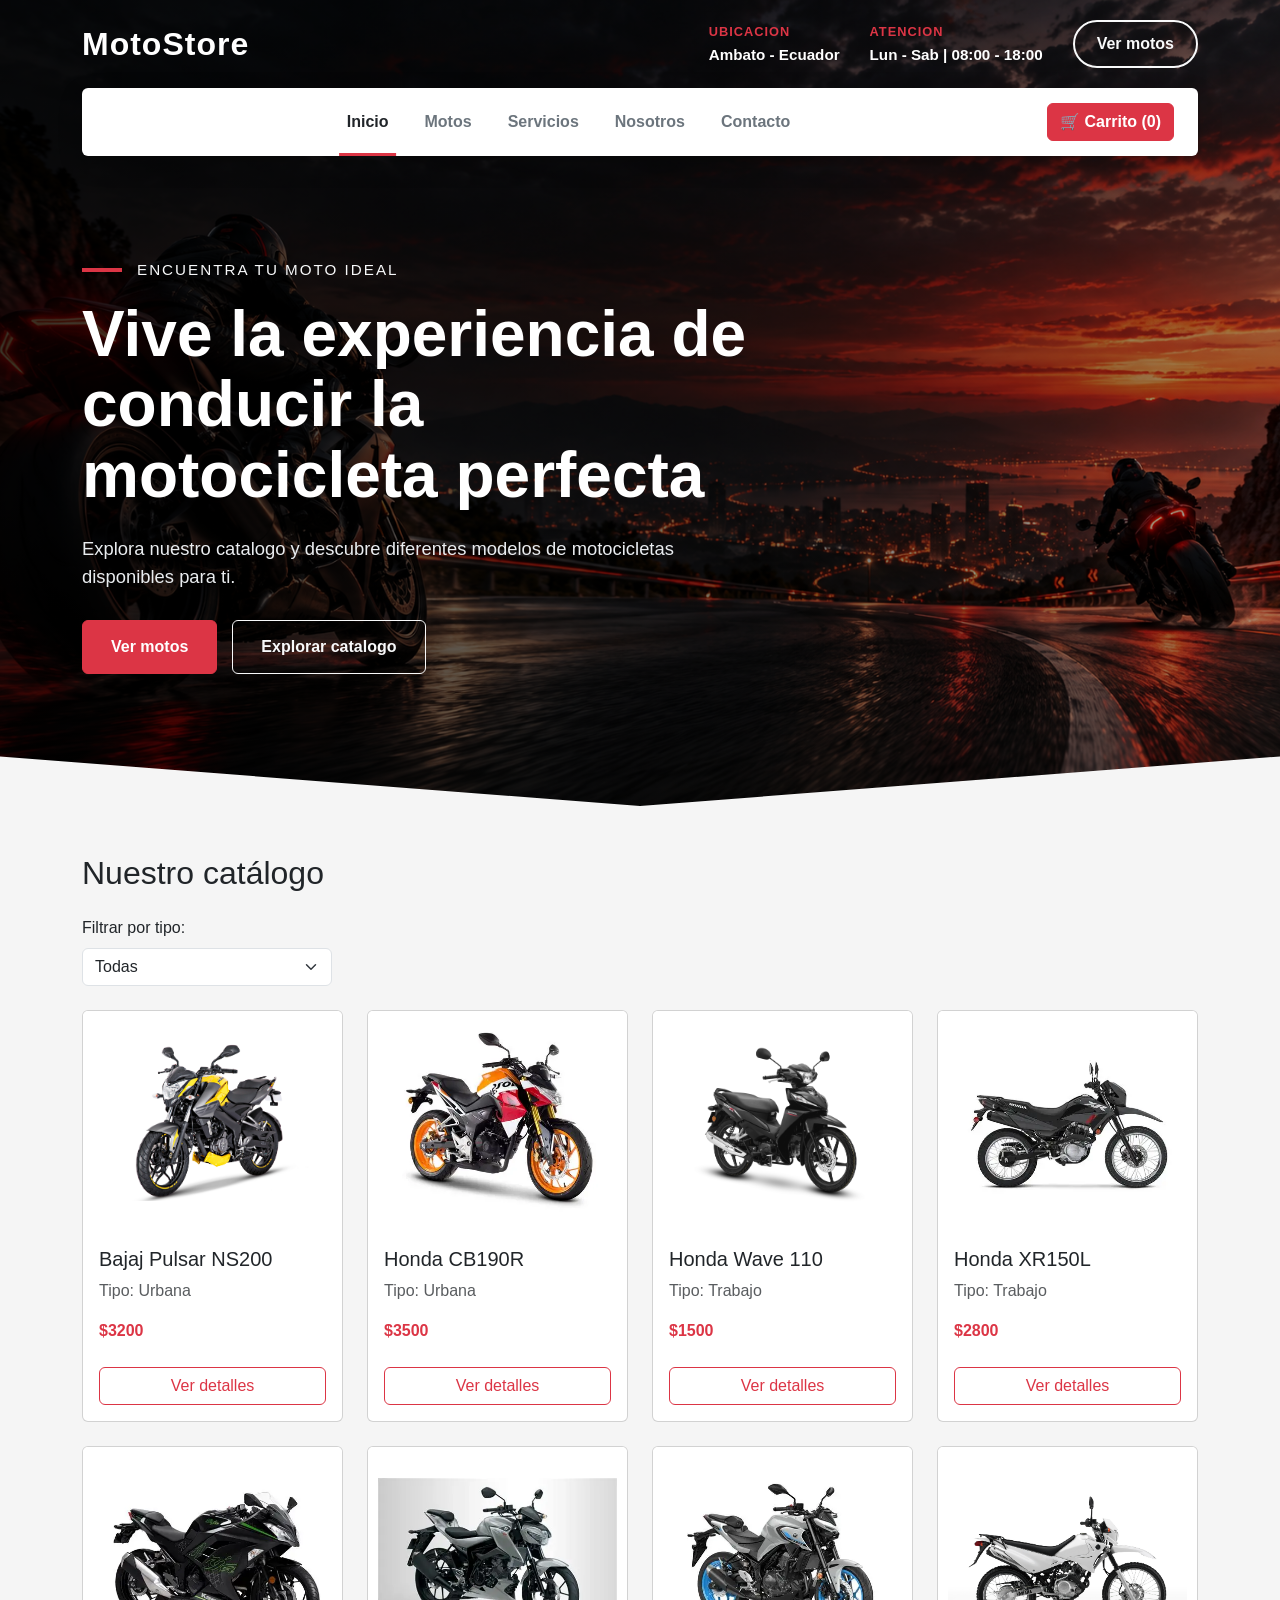
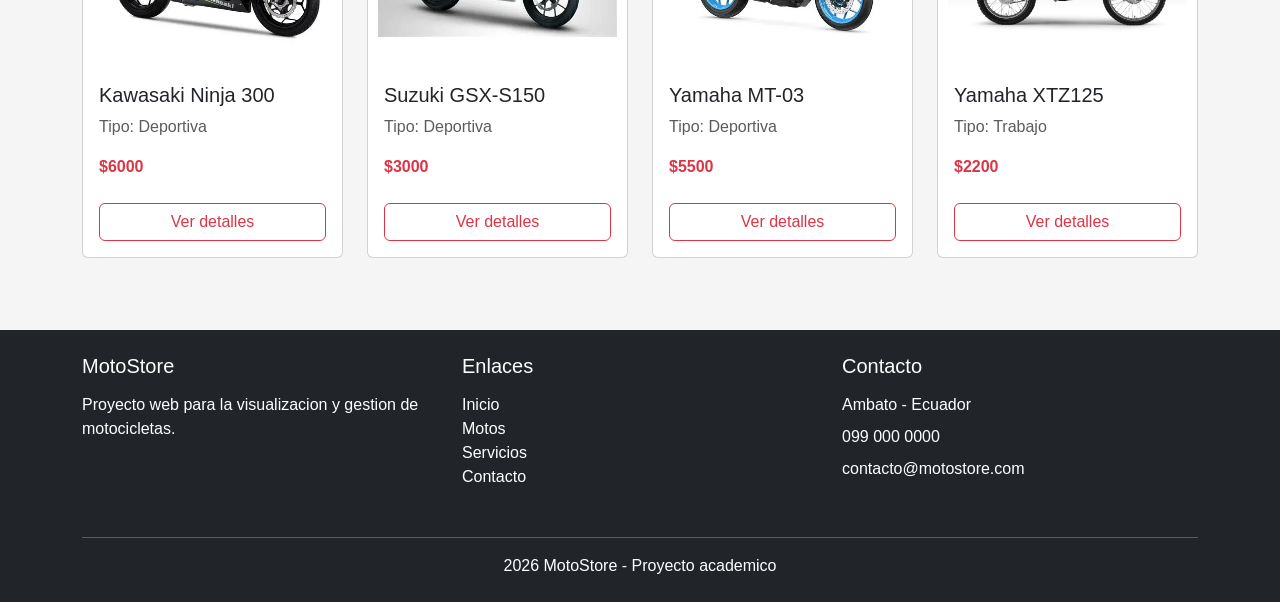
==== index.html @ 2034d383 "feat: finalizar modulo de carrito y enlazar con botones de la interfaz" ====
<!DOCTYPE html>
<html lang="es">
<head>
    <meta charset="UTF-8">
    <meta name="viewport" content="width=device-width, initial-scale=1.0">
    <title>MotoStore | Motocicletas</title>
    <link href="https://cdn.jsdelivr.net/npm/bootstrap@5.3.8/dist/css/bootstrap.min.css" rel="stylesheet">
    <link rel="stylesheet" href="css/styles.css">
</head>
<body>
    <header class="header-superior">
        <div class="hero-wrapper">
            <div class="hero-slider">
                <div class="hero-slide active" style="background-image: url('img/hero-1.jpg');"></div>
                <div class="hero-slide" style="background-image: url('img/hero-2.jpg');"></div>
                <div class="hero-slide" style="background-image: url('img/hero-3.jpg');"></div>
            </div>
            <div class="topbar d-none d-lg-block">
                <div class="container topbar-contenido">
                    <a href="index.html" class="logo-superior">MotoStore</a>
                    <div class="topbar-info">
                        <div class="topbar-item">
                            <span class="topbar-label">Ubicacion</span>
                            <p>Ambato - Ecuador</p>
                        </div>
                        <div class="topbar-item">
                            <span class="topbar-label">Atencion</span>
                            <p>Lun - Sab | 08:00 - 18:00</p>
                        </div>
                        <a href="#catalogo" class="btn btn-outline-light btn-topbar">Ver motos</a>
                    </div>
                </div>
            </div>
            <div class="container menu-superior-wrap">
                <nav class="navbar navbar-expand-lg navbar-light navbar-menu">
                    <a class="navbar-brand fw-bold d-lg-none" href="index.html">MotoStore</a>
                    <button class="navbar-toggler" type="button" data-bs-toggle="collapse" data-bs-target="#navbarPrincipal" aria-controls="navbarPrincipal" aria-expanded="false" aria-label="Mostrar navegacion">
                        <span class="navbar-toggler-icon"></span>
                    </button>
                    <div class="collapse navbar-collapse" id="navbarPrincipal">
                        <ul class="navbar-nav mx-auto">
                            <li class="nav-item"><a class="nav-link active" href="index.html">Inicio</a></li>
                            <li class="nav-item"><a class="nav-link" href="#catalogo">Motos</a></li>
                            <li class="nav-item"><a class="nav-link" href="#servicios">Servicios</a></li>
                            <li class="nav-item"><a class="nav-link" href="#nosotros">Nosotros</a></li>
                            <li class="nav-item"><a class="nav-link" href="#contacto">Contacto</a></li>
                        </ul>
                        <!-- Botón para abrir el carrito -->
                        <button class="btn btn-danger ms-lg-3 my-2 my-lg-0" type="button" data-bs-toggle="offcanvas" data-bs-target="#carritoOffcanvas" aria-controls="carritoOffcanvas">
                            🛒 Carrito (<span id="contador-carrito">0</span>)
                        </button>
                        <a href="#catalogo" class="btn btn-danger btn-menu d-lg-none ms-2">Ver motos</a>
                    </div>
                </nav>
            </div>
            <section id="hero" class="hero-principal">
                <div class="container">
                    <div class="hero-contenido">
                        <h6>Encuentra tu moto ideal</h6>
                        <h1>Vive la experiencia de conducir la motocicleta perfecta</h1>
                        <p>Explora nuestro catalogo y descubre diferentes modelos de motocicletas disponibles para ti.</p>
                        <div class="hero-botones">
                            <a href="#catalogo" class="btn btn-danger btn-hero-principal" aria-label="Ver catalogo de motocicletas">Ver motos</a>
                            <a href="#catalogo" class="btn btn-outline-light btn-hero-secundario">Explorar catalogo</a>
                        </div>
                    </div>
                </div>
                <div class="hero-curva"></div>
            </section>
        </div>
    </header>

    <main>
        <!-- CATALOGO -->
        <section id="catalogo" class="py-5">
            <div class="container">
                <h2 class="mb-4">Nuestro catálogo</h2>
                <div class="mb-4">
                    <label for="filtro-tipo" class="form-label">Filtrar por tipo:</label>
                    <select id="filtro-tipo" class="form-select" style="max-width: 250px;">
                        <option value="todas">Todas</option>
                        <option value="deportiva">Deportiva</option>
                        <option value="urbana">Urbana</option>
                        <option value="trabajo">Trabajo</option>
                    </select>
                </div>
                <div id="catalogo-container" class="row"></div>
            </div>
        </section>

        <!-- DETALLE DE PRODUCTO -->
        <section id="detalle-producto" class="container py-5 d-none">
            <div id="contenido-detalle-moto" class="row">
                <div class="col-md-6 mb-4 mb-md-0">
                    <img id="detalle-imagen" src="" alt="Imagen de la moto" class="img-fluid rounded shadow w-100">
                </div>
                <div class="col-md-6">
                    <h2 id="detalle-marca-modelo" class="fw-bold display-5"></h2>
                    <span id="detalle-tipo" class="badge bg-secondary mb-3 fs-6 text-uppercase"></span>
                    <h3 id="detalle-precio" class="text-danger fw-bold mb-4"></h3>
                    <h4 class="h5 fw-bold">Descripción</h4>
                    <p id="detalle-descripcion" class="text-secondary"></p>
                    <p class="mt-4"><strong>Unidades en stock:</strong> <span id="detalle-stock"></span></p>
                    <button id="btn-agregar-carrito" class="btn btn-success btn-lg mt-2 w-100">Añadir al carrito</button>
                </div>
            </div>
            <button id="btn-volver-catalogo" class="btn btn-outline-dark mt-4">&larr; Volver al catálogo</button>
        </section>

        <!-- OFFCANVAS - CARRITO DE COMPRAS (Módulo de Benjamín) -->
        <div class="offcanvas offcanvas-end" tabindex="-1" id="carritoOffcanvas" aria-labelledby="carritoOffcanvasLabel">
            <div class="offcanvas-header border-bottom">
                <h5 class="offcanvas-title fw-bold" id="carritoOffcanvasLabel">Tu Carrito</h5>
                <button type="button" class="btn-close" data-bs-dismiss="offcanvas" aria-label="Cerrar"></button>
            </div>
            <div class="offcanvas-body d-flex flex-column">
                
                <!-- Lista de productos -->
                <ul id="lista-carrito" class="list-group mb-auto">
                    <li class="list-group-item text-center text-muted mt-4">
                        El carrito está vacío
                    </li>
                </ul>
                
                <!-- Sección de totales y botones -->
                <div class="mt-4 border-top pt-3">
                    <div class="d-flex justify-content-between fw-bold mb-3 fs-5">
                        <span>Total:</span>
                        <span id="precio-total" class="text-danger">$0</span>
                    </div>
                    <button id="btn-vaciar-carrito" class="btn btn-outline-danger w-100 mb-2">Vaciar Carrito</button>
                    <button id="btn-procesar-compra" class="btn btn-success w-100">Proceder al pago</button>
                </div>
            </div>
        </div>
    </main>

    <footer id="contacto">
        <div class="container py-4">
            <div class="row">
                <div class="col-md-4 mb-3">
                    <h5>MotoStore</h5>
                    <p>Proyecto web para la visualizacion y gestion de motocicletas.</p>
                </div>
                <div class="col-md-4 mb-3">
                    <h5>Enlaces</h5>
                    <ul class="list-unstyled">
                        <li><a href="index.html">Inicio</a></li>
                        <li><a href="#catalogo">Motos</a></li>
                        <li><a href="#servicios">Servicios</a></li>
                        <li><a href="#contacto">Contacto</a></li>
                    </ul>
                </div>
                <div class="col-md-4 mb-3">
                    <h5>Contacto</h5>
                    <p>Ambato - Ecuador</p>
                    <p>099 000 0000</p>
                    <p>contacto@motostore.com</p>
                </div>
            </div>
            <hr>
            <p class="text-center mb-0">2026 MotoStore - Proyecto academico</p>
        </div>
    </footer>

    <script src="https://cdn.jsdelivr.net/npm/bootstrap@5.3.8/dist/js/bootstrap.bundle.min.js"></script>
    <script src="js/app.js"></script>
    <script src="js/carrito.js"></script>
    <script src="js/catalogo.js"></script>
    <script src="js/detalle.js"></script>
</body>
</html>
---- css/styles.css ----
body {
    margin: 0;
    padding: 0;
    font-family: Arial, Helvetica, sans-serif;
    background-color: #f5f5f5;
}

/* HEADER */

.header-superior {
    position: relative;
}

.hero-wrapper {
    position: relative;
    overflow: hidden;
    background-color: #212529;
}

/* SLIDER HERO */

.hero-slider {
    position: absolute;
    inset: 0;
    z-index: 0;
}

.hero-slide {
    position: absolute;
    inset: 0;
    background-size: cover;
    background-position: center;
    background-repeat: no-repeat;
    opacity: 0;
    transform: scale(1.04);
    transition: opacity 1.2s ease, transform 6s ease;
}

.hero-slide::after {
    content: "";
    position: absolute;
    inset: 0;
    background: linear-gradient(
        90deg,
        rgba(0, 0, 0, 0.78) 0%,
        rgba(0, 0, 0, 0.58) 45%,
        rgba(0, 0, 0, 0.35) 100%
    );
}

.hero-slide.active {
    opacity: 1;
    transform: scale(1);
}

.topbar,
.menu-superior-wrap,
.hero-principal {
    position: relative;
    z-index: 2;
}

/* TOPBAR */

.topbar {
    padding: 20px 0;
}

.topbar-contenido {
    display: flex;
    justify-content: space-between;
    align-items: center;
    gap: 20px;
}

.logo-superior {
    color: white;
    text-decoration: none;
    font-size: 2rem;
    font-weight: 700;
    letter-spacing: 1px;
}

.logo-superior:hover {
    color: white;
}

.topbar-info {
    display: flex;
    align-items: center;
    gap: 30px;
}

.topbar-item {
    color: white;
}

.topbar-label {
    display: block;
    color: #dc3545;
    font-size: 0.8rem;
    font-weight: 700;
    text-transform: uppercase;
    letter-spacing: 1px;
    margin-bottom: 3px;
}

.topbar-item p {
    margin: 0;
    font-size: 0.95rem;
    font-weight: 600;
}

.btn-topbar {
    padding: 10px 22px;
    border-radius: 30px;
    font-weight: 600;
    border-width: 2px;
}

/* NAVBAR */

.menu-superior-wrap {
    position: relative;
    z-index: 10;
}

.navbar-menu {
    background-color: #ffffff;
    border-radius: 6px;
    padding: 14px 24px;
    box-shadow: 0 8px 24px rgba(0, 0, 0, 0.18);
}

.navbar-menu .navbar-brand {
    font-size: 1.5rem;
    letter-spacing: 1px;
    color: #212529;
}

.navbar-menu .navbar-nav .nav-link {
    position: relative;
    margin: 0 10px;
    color: #6c757d;
    font-weight: 600;
    transition: color 0.3s ease, transform 0.3s ease;
}

.navbar-menu .navbar-nav .nav-link:hover {
    color: #212529;
    transform: translateY(-1px);
}

.navbar-menu .navbar-nav .nav-link.active {
    color: #212529;
}

.navbar-menu .navbar-nav .nav-link::after {
    content: "";
    position: absolute;
    left: 50%;
    bottom: -14px;
    width: 0;
    height: 3px;
    background-color: #dc3545;
    transition: 0.3s ease;
    transform: translateX(-50%);
}

.navbar-menu .navbar-nav .nav-link:hover::after,
.navbar-menu .navbar-nav .nav-link.active::after {
    width: 100%;
}

.navbar-toggler {
    border: none;
}

.navbar-toggler:focus {
    box-shadow: none;
}

.navbar .btn {
    font-weight: 600;
}

/* HERO */

.hero-principal {
    position: relative;
    min-height: 650px;
    display: flex;
    align-items: center;
    padding: 100px 0 130px;
}

.hero-contenido {
    max-width: 700px;
    color: white;
}

.hero-contenido h6 {
    position: relative;
    display: inline-block;
    padding-left: 55px;
    margin-bottom: 20px;
    text-transform: uppercase;
    letter-spacing: 2px;
    font-size: 0.95rem;
    color: #f8f9fa;
}

.hero-contenido h6::before {
    content: "";
    position: absolute;
    left: 0;
    top: 50%;
    width: 40px;
    height: 4px;
    background-color: #dc3545;
    transform: translateY(-50%);
}

.hero-contenido h1 {
    font-size: 4rem;
    font-weight: 700;
    line-height: 1.1;
    margin-bottom: 25px;
}

.hero-contenido p {
    max-width: 620px;
    margin-bottom: 30px;
    font-size: 1.15rem;
    color: #e9ecef;
}

.hero-botones {
    display: flex;
    gap: 15px;
    flex-wrap: wrap;
}

.btn-hero-principal,
.btn-hero-secundario {
    padding: 14px 28px;
    font-weight: 600;
    border-radius: 6px;
    transition: transform 0.3s ease, box-shadow 0.3s ease;
}

.btn-hero-principal:hover,
.btn-hero-secundario:hover {
    transform: translateY(-2px);
    box-shadow: 0 8px 18px rgba(0, 0, 0, 0.20);
}

/* CURVA HERO */

.hero-curva {
    position: absolute;
    left: 0;
    bottom: 0;
    width: 100%;
    height: 90px;
    background-color: #f5f5f5;
    clip-path: polygon(
        0 45%,
        50% 100%,
        100% 45%,
        100% 100%,
        0 100%
    );
}

/* NAVBAR Y HERO MOVIL */

@media (max-width: 991px) {
    .navbar-menu {
        padding: 12px 18px;
    }

    .navbar-menu .navbar-nav {
        padding-top: 15px;
    }

    .navbar-menu .navbar-nav .nav-link {
        margin: 6px 0;
    }

    .navbar-menu .navbar-nav .nav-link::after {
        display: none;
    }

    .btn-menu {
        width: 100%;
        margin-top: 10px;
    }

    .hero-principal {
        min-height: 600px;
        padding: 90px 0 120px;
    }

    .hero-contenido h1 {
        font-size: 3rem;
    }

    .hero-slide {
        background-position: center;
    }
}

@media (max-width: 768px) {
    .hero-principal {
        min-height: 550px;
        text-align: center;
        padding: 80px 0 110px;
    }

    .hero-contenido {
        max-width: 100%;
    }

    .hero-contenido h6 {
        padding-left: 0;
    }

    .hero-contenido h6::before {
        display: none;
    }

    .hero-contenido h1 {
        font-size: 2.4rem;
    }

    .hero-contenido p {
        margin-left: auto;
        margin-right: auto;
        font-size: 1rem;
    }

    .hero-botones {
        justify-content: center;
    }

    .hero-curva {
        height: 65px;
    }

    .hero-slide::after {
        background: rgba(0, 0, 0, 0.62);
    }
}

@media (max-width: 576px) {
    .hero-principal {
        min-height: 500px;
        padding: 65px 0 100px;
    }

    .hero-contenido h1 {
        font-size: 2rem;
    }

    .btn-hero-principal,
    .btn-hero-secundario {
        width: 100%;
    }
}

/* FOOTER */

footer {
    background-color: #212529;
    color: white;
}

footer h5 {
    margin-bottom: 15px;
}

footer a {
    color: white;
    text-decoration: none;
}

footer a:hover {
    text-decoration: underline;
}

footer p {
    margin-bottom: 8px;
}

/* FOOTER MOVIL */

@media (max-width: 768px) {
    footer {
        text-align: center;
    }

    footer .col-md-4 {
        margin-bottom: 20px;
    }

    footer ul {
        padding-left: 0;
    }
}

/* ADMIN */

.admin-page {
    min-height: 100vh;
    color: #17212b;
    background: #eef1f4;
}

.admin-topbar {
    background: #17212b;
    border-bottom: 3px solid #e3523f;
}

.admin-topbar .navbar {
    padding: 0.9rem 0;
}

.admin-topbar .navbar-brand {
    font-size: 1.05rem;
    letter-spacing: 0;
}

.admin-topbar .navbar-brand small {
    display: block;
    color: #aeb8c2;
    font-size: 0.65rem;
    font-weight: 500;
    letter-spacing: 0.1em;
    line-height: 1;
    text-transform: uppercase;
}

.brand-mark {
    display: grid;
    width: 2.25rem;
    height: 2.25rem;
    color: #17212b;
    background: #f4b942;
    border-radius: 6px;
    place-items: center;
}

.admin-live-status {
    color: #cbd3da;
    font-size: 0.78rem;
}

.admin-live-status span {
    display: inline-block;
    width: 0.45rem;
    height: 0.45rem;
    margin-right: 0.4rem;
    background: #5ac878;
    border-radius: 50%;
    box-shadow: 0 0 0 3px rgba(90, 200, 120, 0.14);
}

.admin-heading h1 {
    color: #17212b;
    font-weight: 700;
    letter-spacing: -0.02em;
}

.admin-kicker,
.admin-section-label {
    color: #d44738;
    font-size: 0.72rem;
    font-weight: 700;
    letter-spacing: 0.11em;
    text-transform: uppercase;
}

.admin-heading__description {
    max-width: 42rem;
    color: #65717c;
}

.admin-primary-action {
    padding: 0.75rem 1.1rem;
    font-weight: 700;
    box-shadow: 0 6px 14px rgba(211, 65, 49, 0.2);
}

.admin-metrics {
    border-top: 1px solid #dce2e7;
    padding-top: 1.25rem;
}

.metric-card {
    min-height: 9rem;
    padding: 1.1rem;
    background: #ffffff;
    border: 1px solid #dce2e7;
    border-radius: 8px;
    box-shadow: 0 5px 16px rgba(23, 33, 43, 0.05);
}

.metric-card--dark {
    color: #ffffff;
    background: #253746;
    border-color: #253746;
}

.metric-card__icon {
    display: grid;
    width: 2.15rem;
    height: 2.15rem;
    margin-bottom: 0.85rem;
    color: #ffffff;
    background: #d44738;
    border-radius: 6px;
    place-items: center;
}

.metric-card__icon--amber {
    color: #795500;
    background: #f4c85e;
}

.metric-card__icon--blue {
    color: #174b71;
    background: #a7d4f3;
}

.metric-card__icon--green {
    color: #1b6337;
    background: #a9dfbd;
}

.metric-card p,
.metric-card small {
    display: block;
    margin: 0;
    color: #65717c;
    font-size: 0.75rem;
}

.metric-card--dark p,
.metric-card--dark small {
    color: #bdc8d0;
}

.metric-card strong {
    display: block;
    margin: 0.15rem 0;
    color: #17212b;
    font-size: 1.55rem;
    line-height: 1.1;
}

.metric-card--dark strong {
    color: #ffffff;
}

.admin-panel {
    overflow: hidden;
    background-color: #ffffff;
    border: 1px solid #dce2e7;
    border-radius: 8px;
    box-shadow: 0 6px 18px rgba(23, 33, 43, 0.055);
}

.admin-panel__header {
    padding: 1.35rem 1.5rem;
    border-bottom: 1px solid #e5e9ed;
}

.admin-section-label {
    display: flex;
    align-items: center;
    gap: 0.45rem;
    margin-bottom: 0.35rem;
    color: #65717c;
    font-size: 0.68rem;
}

.admin-section-label i {
    color: #d44738;
    font-size: 0.85rem;
}

.admin-search {
    position: relative;
}

.admin-search i {
    position: absolute;
    top: 50%;
    left: 0.8rem;
    color: #8b98a4;
    pointer-events: none;
    transform: translateY(-50%);
}

.admin-search .form-control {
    min-width: 15rem;
    padding-left: 2.25rem;
}

.admin-table thead th {
    color: #72808c;
    background: #f7f8f9;
    font-size: 0.8rem;
    letter-spacing: 0.07em;
    text-transform: uppercase;
    white-space: nowrap;
}

.admin-table td,
.admin-table th {
    padding: 1rem 1.25rem;
}

.admin-table tbody tr:last-child td {
    border-bottom: 0;
}

.admin-table tbody tr {
    transition: background-color 0.18s ease;
}

.admin-table tbody tr:hover {
    background: #fbf7f5;
}

.admin-table td:first-child,
.admin-table th:first-child {
    padding-left: 1.5rem;
}

.admin-table td:last-child,
.admin-table th:last-child {
    padding-right: 1.5rem;
}

.admin-table .btn {
    font-weight: 600;
}

.admin-table .badge {
    min-width: 5.25rem;
    padding: 0.45rem 0.6rem;
    font-weight: 600;
}

@media (max-width: 576px) {
    .admin-live-status {
        display: none;
    }

    .admin-topbar .navbar-brand small {
        font-size: 0.58rem;
    }

    .admin-heading h1 {
        font-size: 2rem;
    }

    .admin-panel__header {
        padding: 1rem;
    }

    .admin-search .form-control {
        min-width: 0;
    }

    .admin-table td,
    .admin-table th {
        padding: 0.75rem;
    }
    .admin-table td:first-child,
    .admin-table th:first-child {
        padding-left: 0.75rem;
    }

    .admin-table td:last-child,
    .admin-table th:last-child {
        padding-right: 0.75rem;
    }
}

/* IMAGENES */

.img-moto {
    width: 100%;
    height: 220px;
    object-fit: contain;
    object-position: center;
    background-color: #ffffff;
    padding: 10px;
}

@media (max-width: 768px) {
    .img-moto {
        height: 200px;
        padding: 8px;
    }
}
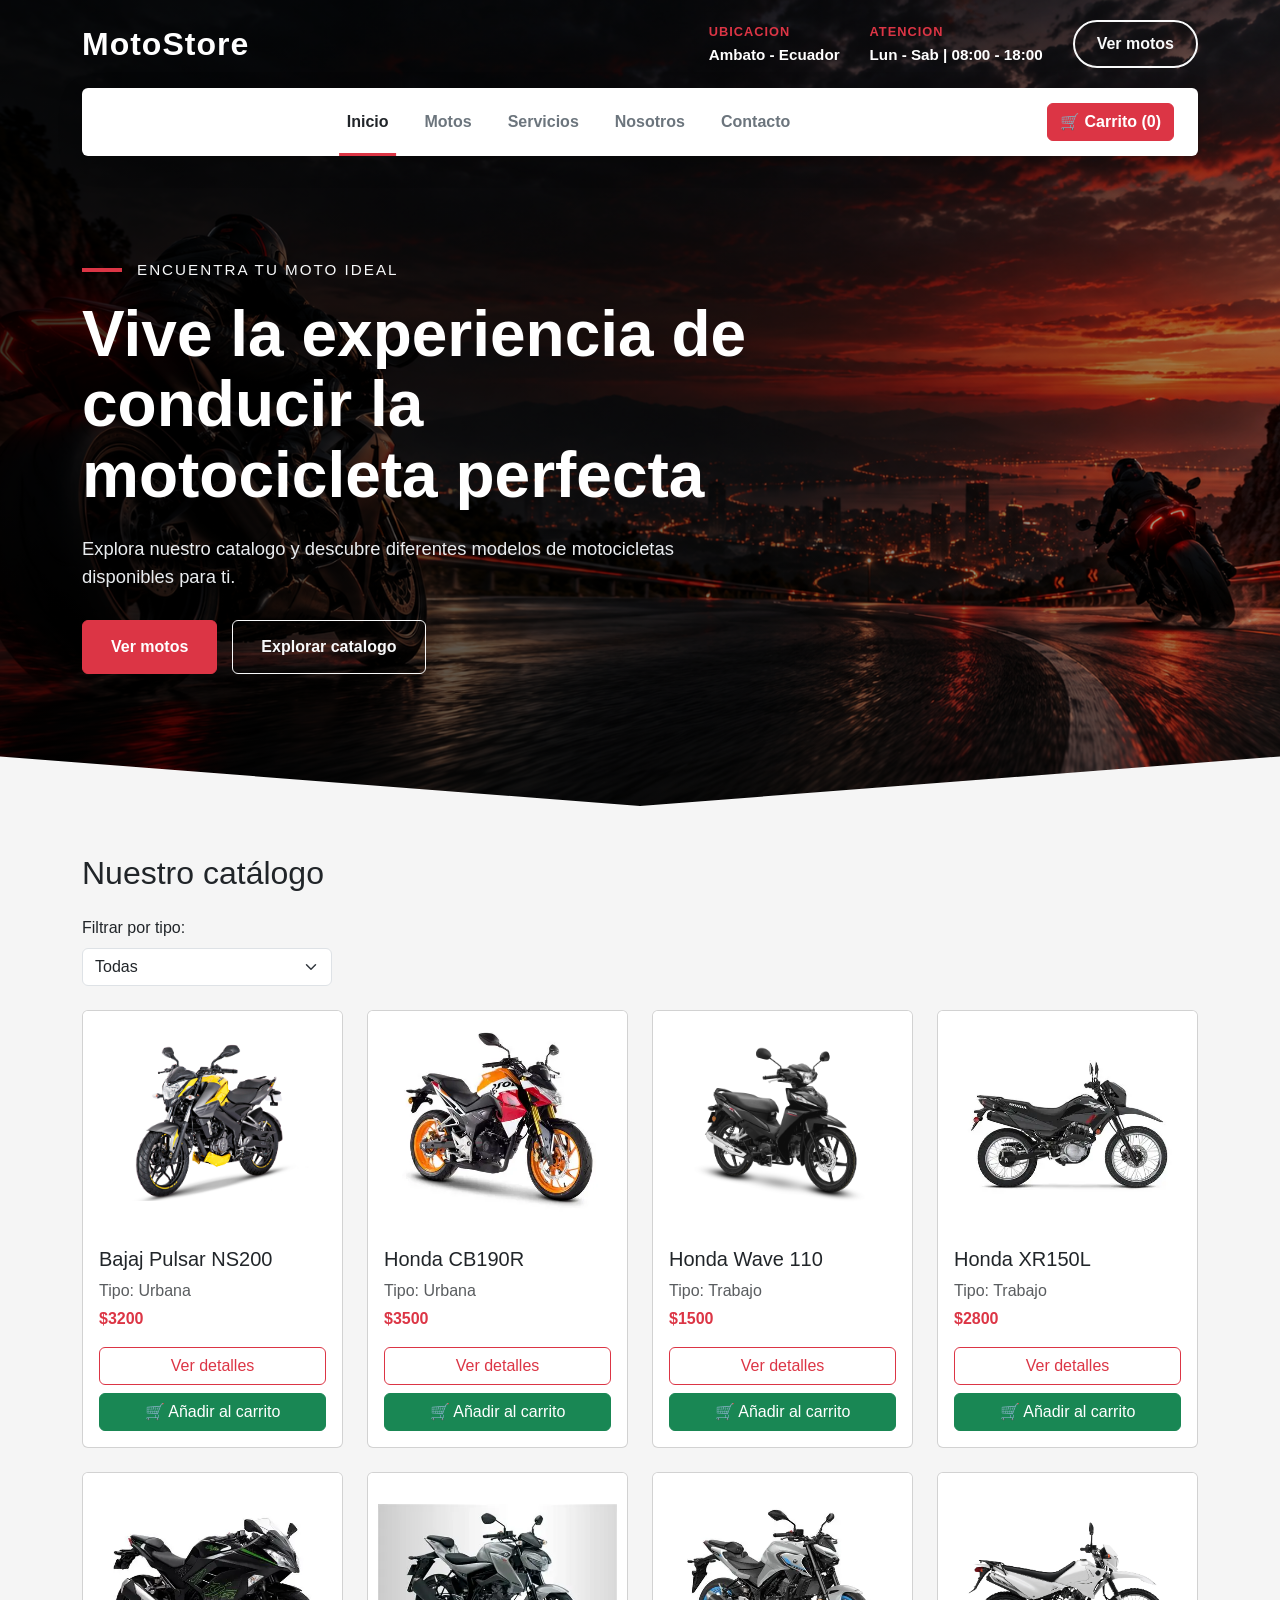
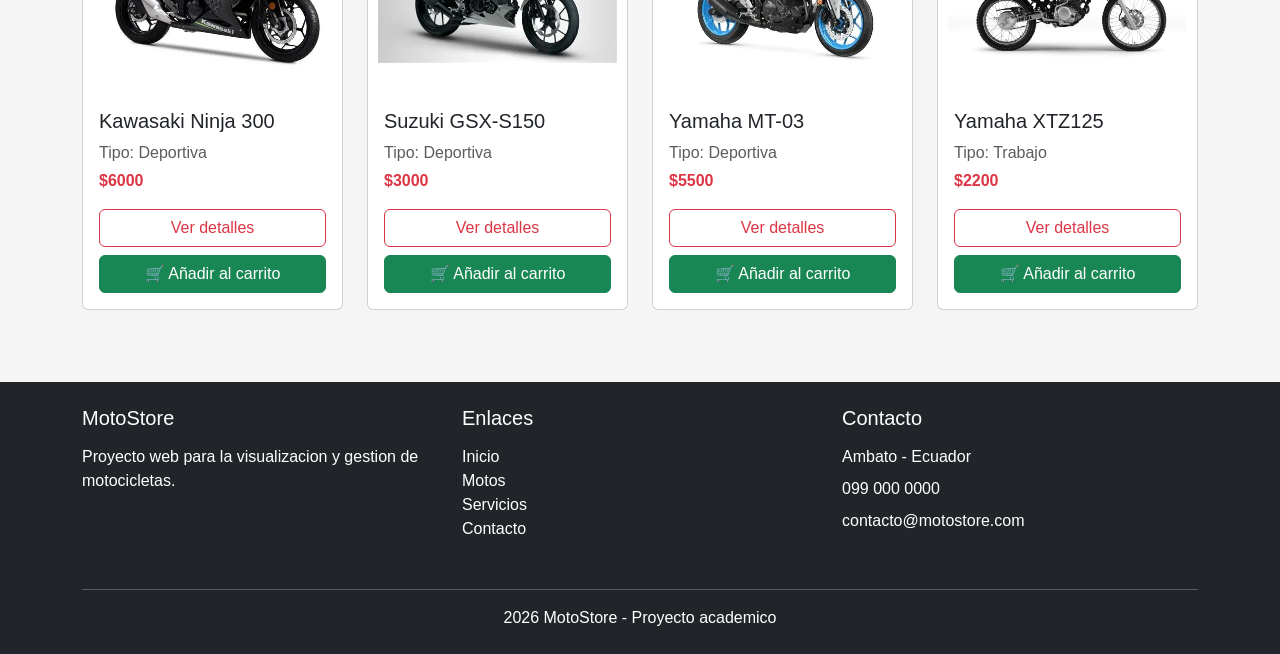
==== commit ed07a311: "feat(carrito): integrar SweetAlert2 para simular procesamiento de pago" ====
--- a/index.html
+++ b/index.html
@@ -1,5 +1,6 @@
 <!DOCTYPE html>
 <html lang="es">
+
 <head>
     <meta charset="UTF-8">
     <meta name="viewport" content="width=device-width, initial-scale=1.0">
@@ -7,6 +8,7 @@
     <link href="https://cdn.jsdelivr.net/npm/bootstrap@5.3.8/dist/css/bootstrap.min.css" rel="stylesheet">
     <link rel="stylesheet" href="css/styles.css">
 </head>
+
 <body>
     <header class="header-superior">
         <div class="hero-wrapper">
@@ -34,7 +36,9 @@
             <div class="container menu-superior-wrap">
                 <nav class="navbar navbar-expand-lg navbar-light navbar-menu">
                     <a class="navbar-brand fw-bold d-lg-none" href="index.html">MotoStore</a>
-                    <button class="navbar-toggler" type="button" data-bs-toggle="collapse" data-bs-target="#navbarPrincipal" aria-controls="navbarPrincipal" aria-expanded="false" aria-label="Mostrar navegacion">
+                    <button class="navbar-toggler" type="button" data-bs-toggle="collapse"
+                        data-bs-target="#navbarPrincipal" aria-controls="navbarPrincipal" aria-expanded="false"
+                        aria-label="Mostrar navegacion">
                         <span class="navbar-toggler-icon"></span>
                     </button>
                     <div class="collapse navbar-collapse" id="navbarPrincipal">
@@ -46,7 +50,8 @@
                             <li class="nav-item"><a class="nav-link" href="#contacto">Contacto</a></li>
                         </ul>
                         <!-- Botón para abrir el carrito -->
-                        <button class="btn btn-danger ms-lg-3 my-2 my-lg-0" type="button" data-bs-toggle="offcanvas" data-bs-target="#carritoOffcanvas" aria-controls="carritoOffcanvas">
+                        <button class="btn btn-danger ms-lg-3 my-2 my-lg-0" type="button" data-bs-toggle="offcanvas"
+                            data-bs-target="#carritoOffcanvas" aria-controls="carritoOffcanvas">
                             🛒 Carrito (<span id="contador-carrito">0</span>)
                         </button>
                         <a href="#catalogo" class="btn btn-danger btn-menu d-lg-none ms-2">Ver motos</a>
@@ -58,9 +63,11 @@
                     <div class="hero-contenido">
                         <h6>Encuentra tu moto ideal</h6>
                         <h1>Vive la experiencia de conducir la motocicleta perfecta</h1>
-                        <p>Explora nuestro catalogo y descubre diferentes modelos de motocicletas disponibles para ti.</p>
+                        <p>Explora nuestro catalogo y descubre diferentes modelos de motocicletas disponibles para ti.
+                        </p>
                         <div class="hero-botones">
-                            <a href="#catalogo" class="btn btn-danger btn-hero-principal" aria-label="Ver catalogo de motocicletas">Ver motos</a>
+                            <a href="#catalogo" class="btn btn-danger btn-hero-principal"
+                                aria-label="Ver catalogo de motocicletas">Ver motos</a>
                             <a href="#catalogo" class="btn btn-outline-light btn-hero-secundario">Explorar catalogo</a>
                         </div>
                     </div>
@@ -101,27 +108,29 @@
                     <h4 class="h5 fw-bold">Descripción</h4>
                     <p id="detalle-descripcion" class="text-secondary"></p>
                     <p class="mt-4"><strong>Unidades en stock:</strong> <span id="detalle-stock"></span></p>
-                    <button id="btn-agregar-carrito" class="btn btn-success btn-lg mt-2 w-100">Añadir al carrito</button>
+                    <button id="btn-agregar-carrito" class="btn btn-success btn-lg mt-2 w-100">Añadir al
+                        carrito</button>
                 </div>
             </div>
             <button id="btn-volver-catalogo" class="btn btn-outline-dark mt-4">&larr; Volver al catálogo</button>
         </section>
 
         <!-- OFFCANVAS - CARRITO DE COMPRAS (Módulo de Benjamín) -->
-        <div class="offcanvas offcanvas-end" tabindex="-1" id="carritoOffcanvas" aria-labelledby="carritoOffcanvasLabel">
+        <div class="offcanvas offcanvas-end" tabindex="-1" id="carritoOffcanvas"
+            aria-labelledby="carritoOffcanvasLabel">
             <div class="offcanvas-header border-bottom">
                 <h5 class="offcanvas-title fw-bold" id="carritoOffcanvasLabel">Tu Carrito</h5>
                 <button type="button" class="btn-close" data-bs-dismiss="offcanvas" aria-label="Cerrar"></button>
             </div>
             <div class="offcanvas-body d-flex flex-column">
-                
+
                 <!-- Lista de productos -->
                 <ul id="lista-carrito" class="list-group mb-auto">
                     <li class="list-group-item text-center text-muted mt-4">
                         El carrito está vacío
                     </li>
                 </ul>
-                
+
                 <!-- Sección de totales y botones -->
                 <div class="mt-4 border-top pt-3">
                     <div class="d-flex justify-content-between fw-bold mb-3 fs-5">
@@ -164,9 +173,12 @@
     </footer>
 
     <script src="https://cdn.jsdelivr.net/npm/bootstrap@5.3.8/dist/js/bootstrap.bundle.min.js"></script>
+    <!-- SweetAlert2 CDN -->
+    <script src="https://cdn.jsdelivr.net/npm/sweetalert2@11"></script>
     <script src="js/app.js"></script>
     <script src="js/carrito.js"></script>
     <script src="js/catalogo.js"></script>
     <script src="js/detalle.js"></script>
 </body>
+
 </html>
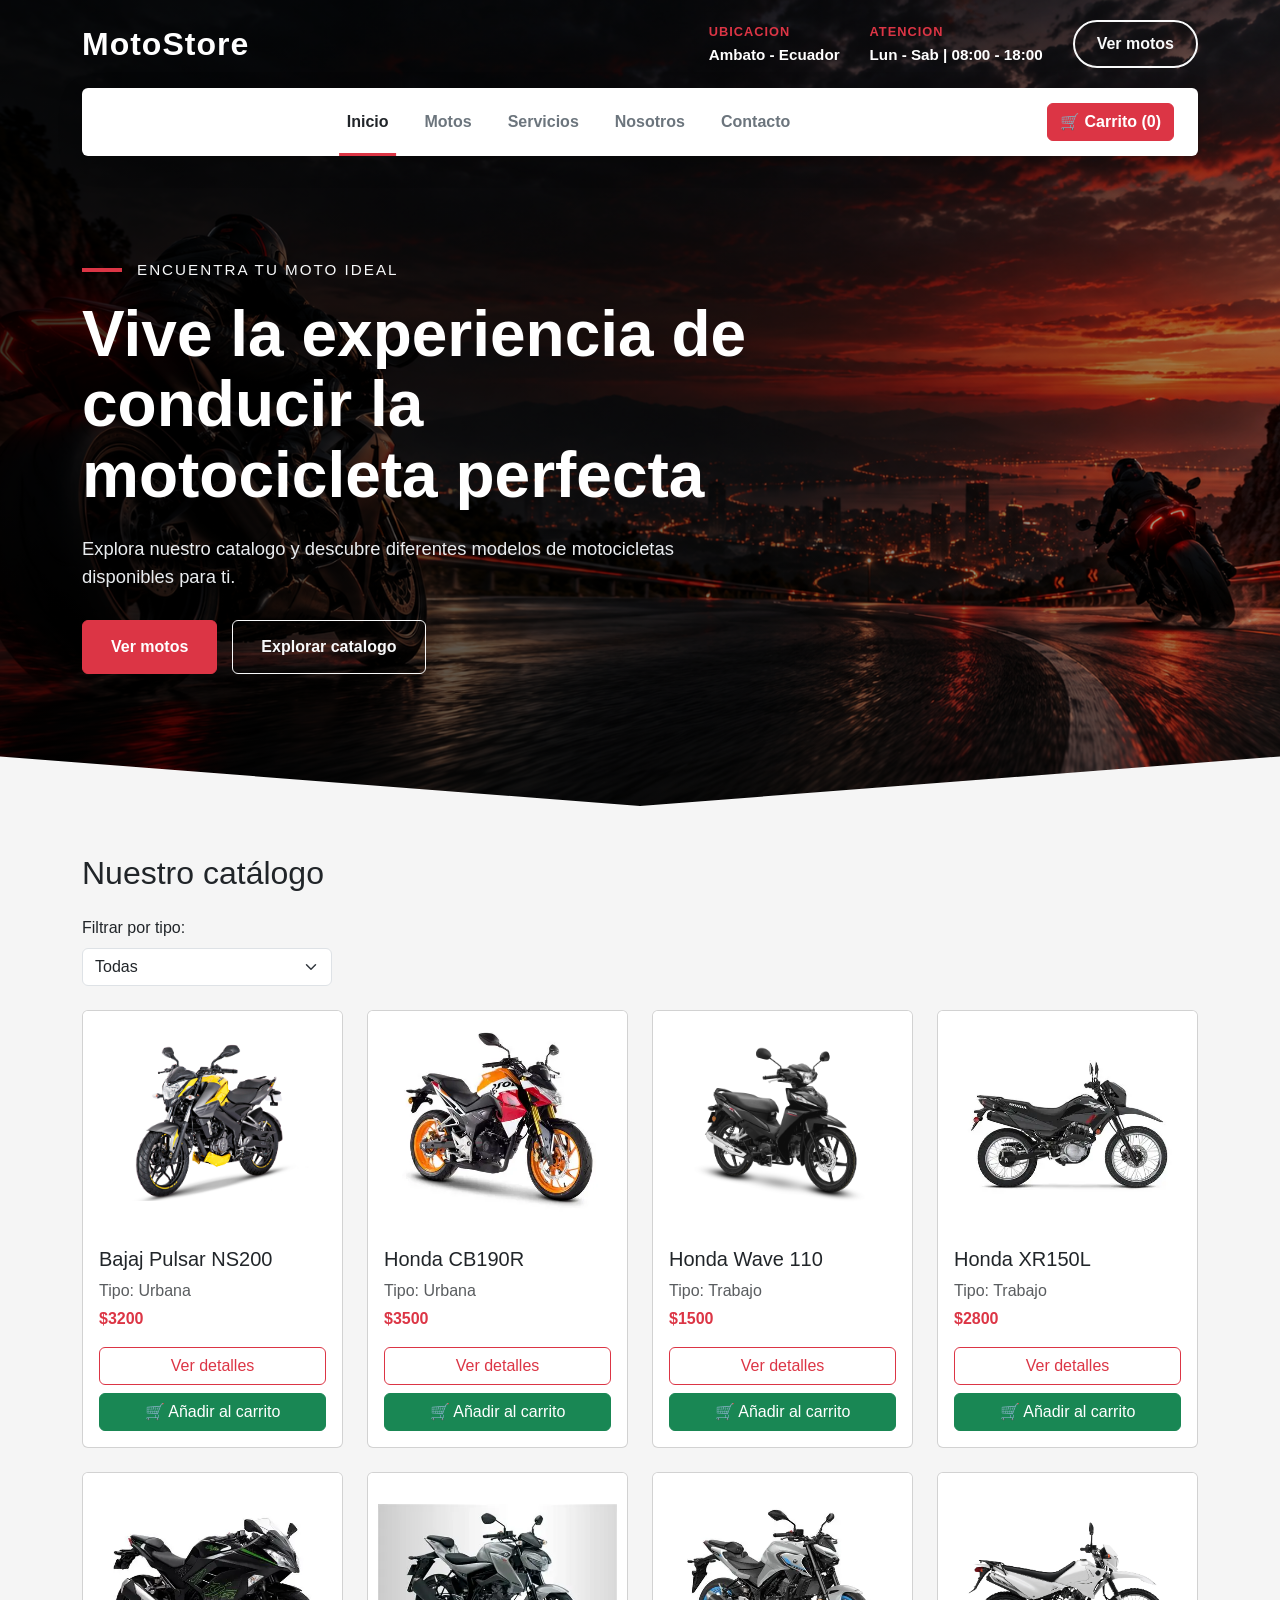
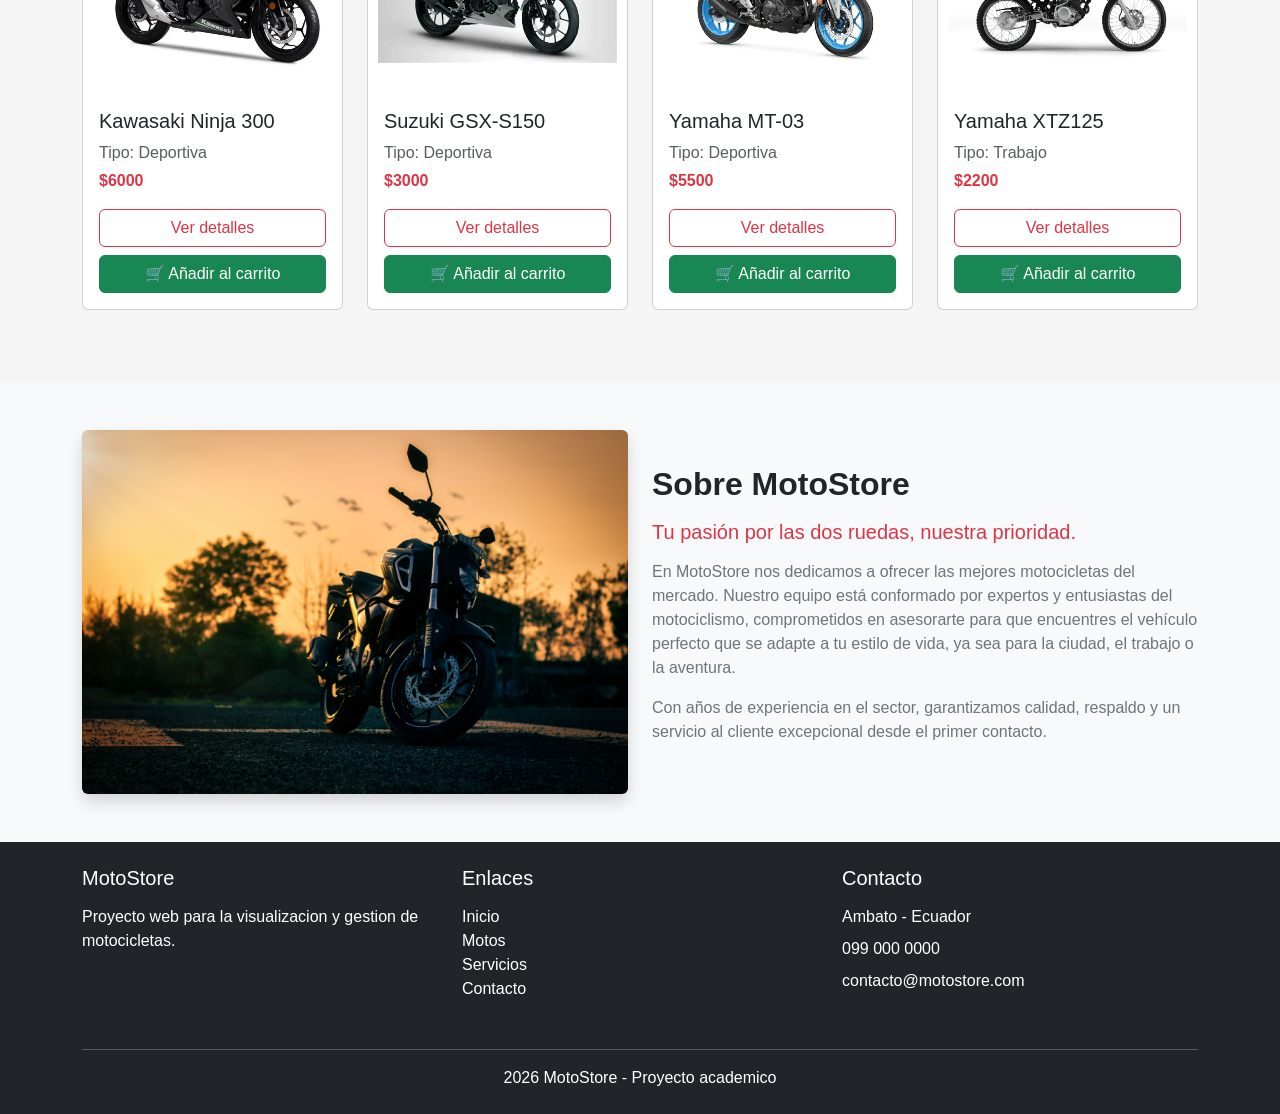
==== commit 9fed470a: "feat: implementar seccion nosotros" ====
--- a/index.html
+++ b/index.html
@@ -115,6 +115,31 @@
             <button id="btn-volver-catalogo" class="btn btn-outline-dark mt-4">&larr; Volver al catálogo</button>
         </section>
 
+        <!-- SECCIÓN NOSOTROS -->
+        <section id="nosotros" class="bg-light py-5">
+            <div class="container">
+                <div class="row align-items-center">
+                    <div class="col-lg-6 mb-4 mb-lg-0">
+                        <img src="img/moto-nosotros.jpg" alt="Equipo MotoStore" class="img-fluid rounded shadow">
+                    </div>
+                    <div class="col-lg-6">
+                        <h2 class="fw-bold mb-3">Sobre MotoStore</h2>
+                        <h5 class="text-danger mb-3">Tu pasión por las dos ruedas, nuestra prioridad.</h5>
+                        <p class="text-secondary">
+                            En MotoStore nos dedicamos a ofrecer las mejores motocicletas del mercado. 
+                            Nuestro equipo está conformado por expertos y entusiastas del motociclismo, 
+                            comprometidos en asesorarte para que encuentres el vehículo perfecto que se 
+                            adapte a tu estilo de vida, ya sea para la ciudad, el trabajo o la aventura.
+                        </p>
+                        <p class="text-secondary">
+                            Con años de experiencia en el sector, garantizamos calidad, respaldo y un 
+                            servicio al cliente excepcional desde el primer contacto.
+                        </p>
+                    </div>
+                </div>
+            </div>
+        </section>
+
         <!-- OFFCANVAS - CARRITO DE COMPRAS (Módulo de Benjamín) -->
         <div class="offcanvas offcanvas-end" tabindex="-1" id="carritoOffcanvas"
             aria-labelledby="carritoOffcanvasLabel">
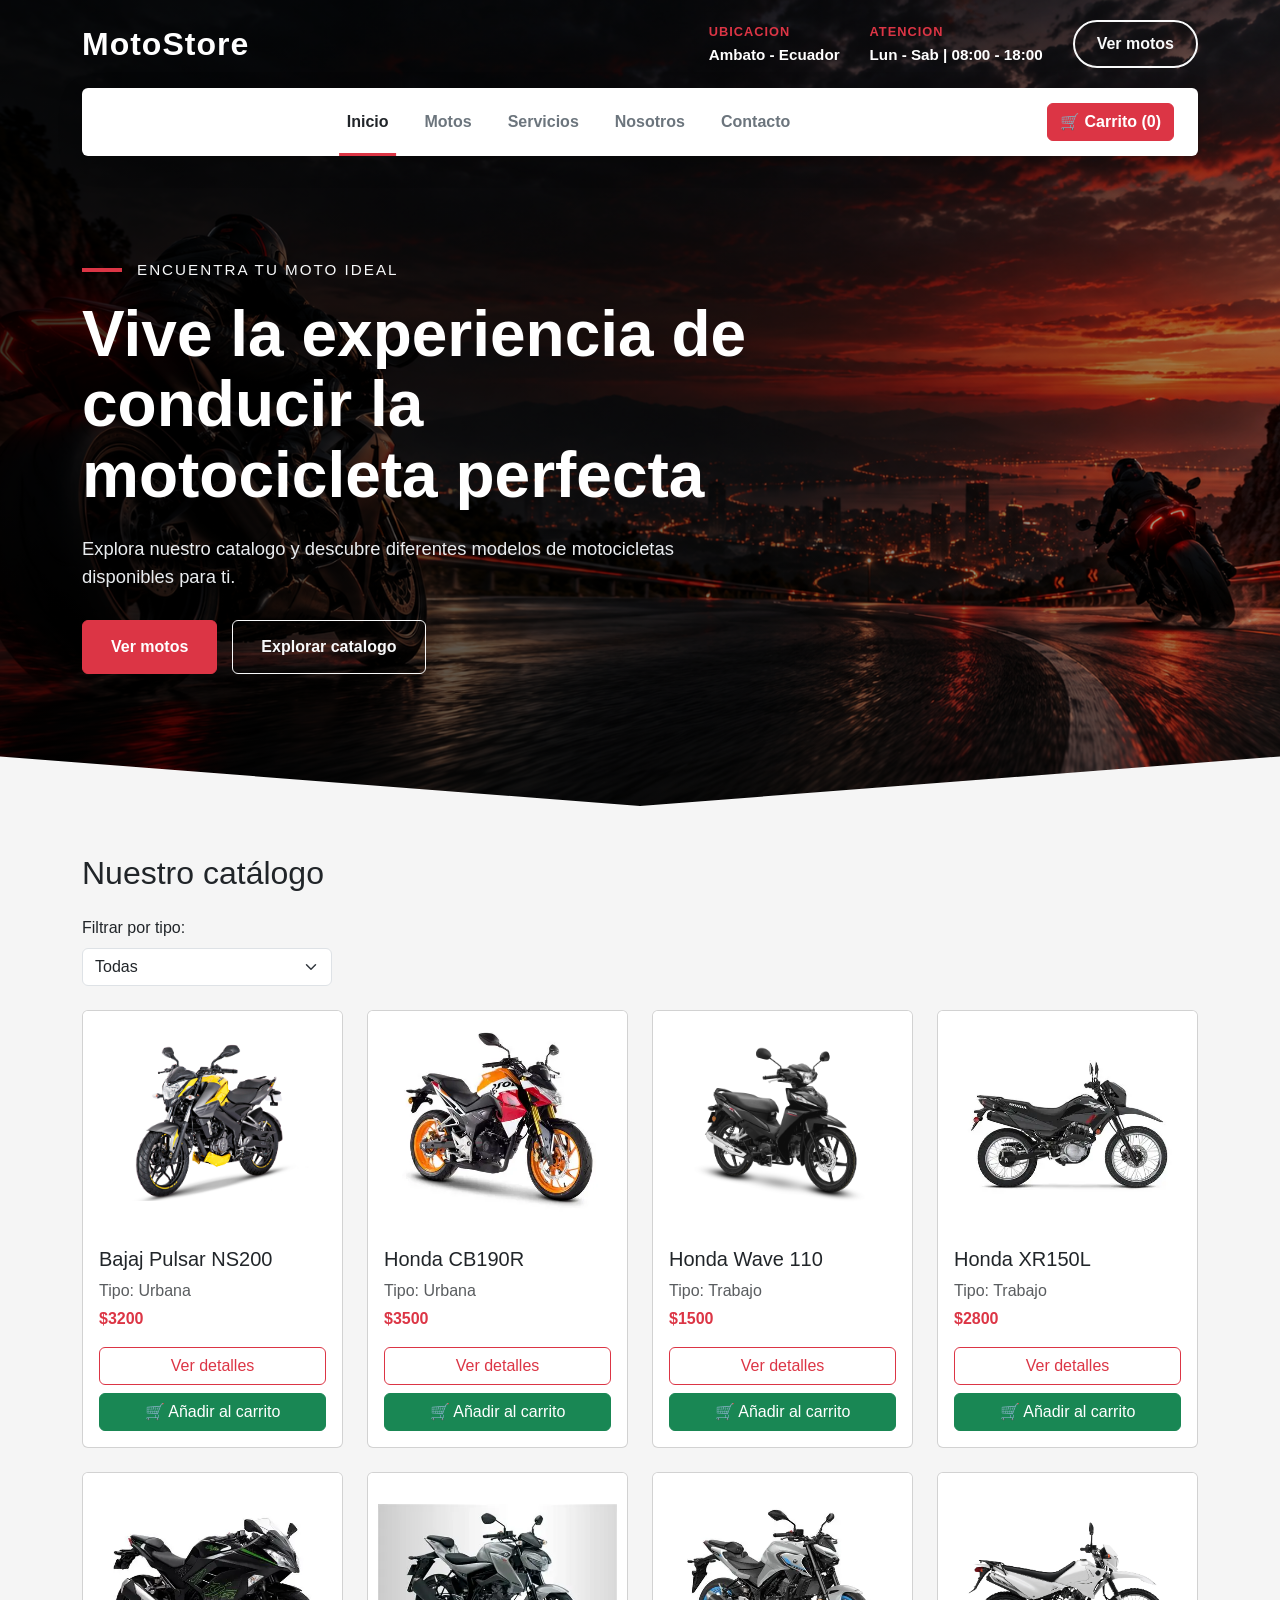
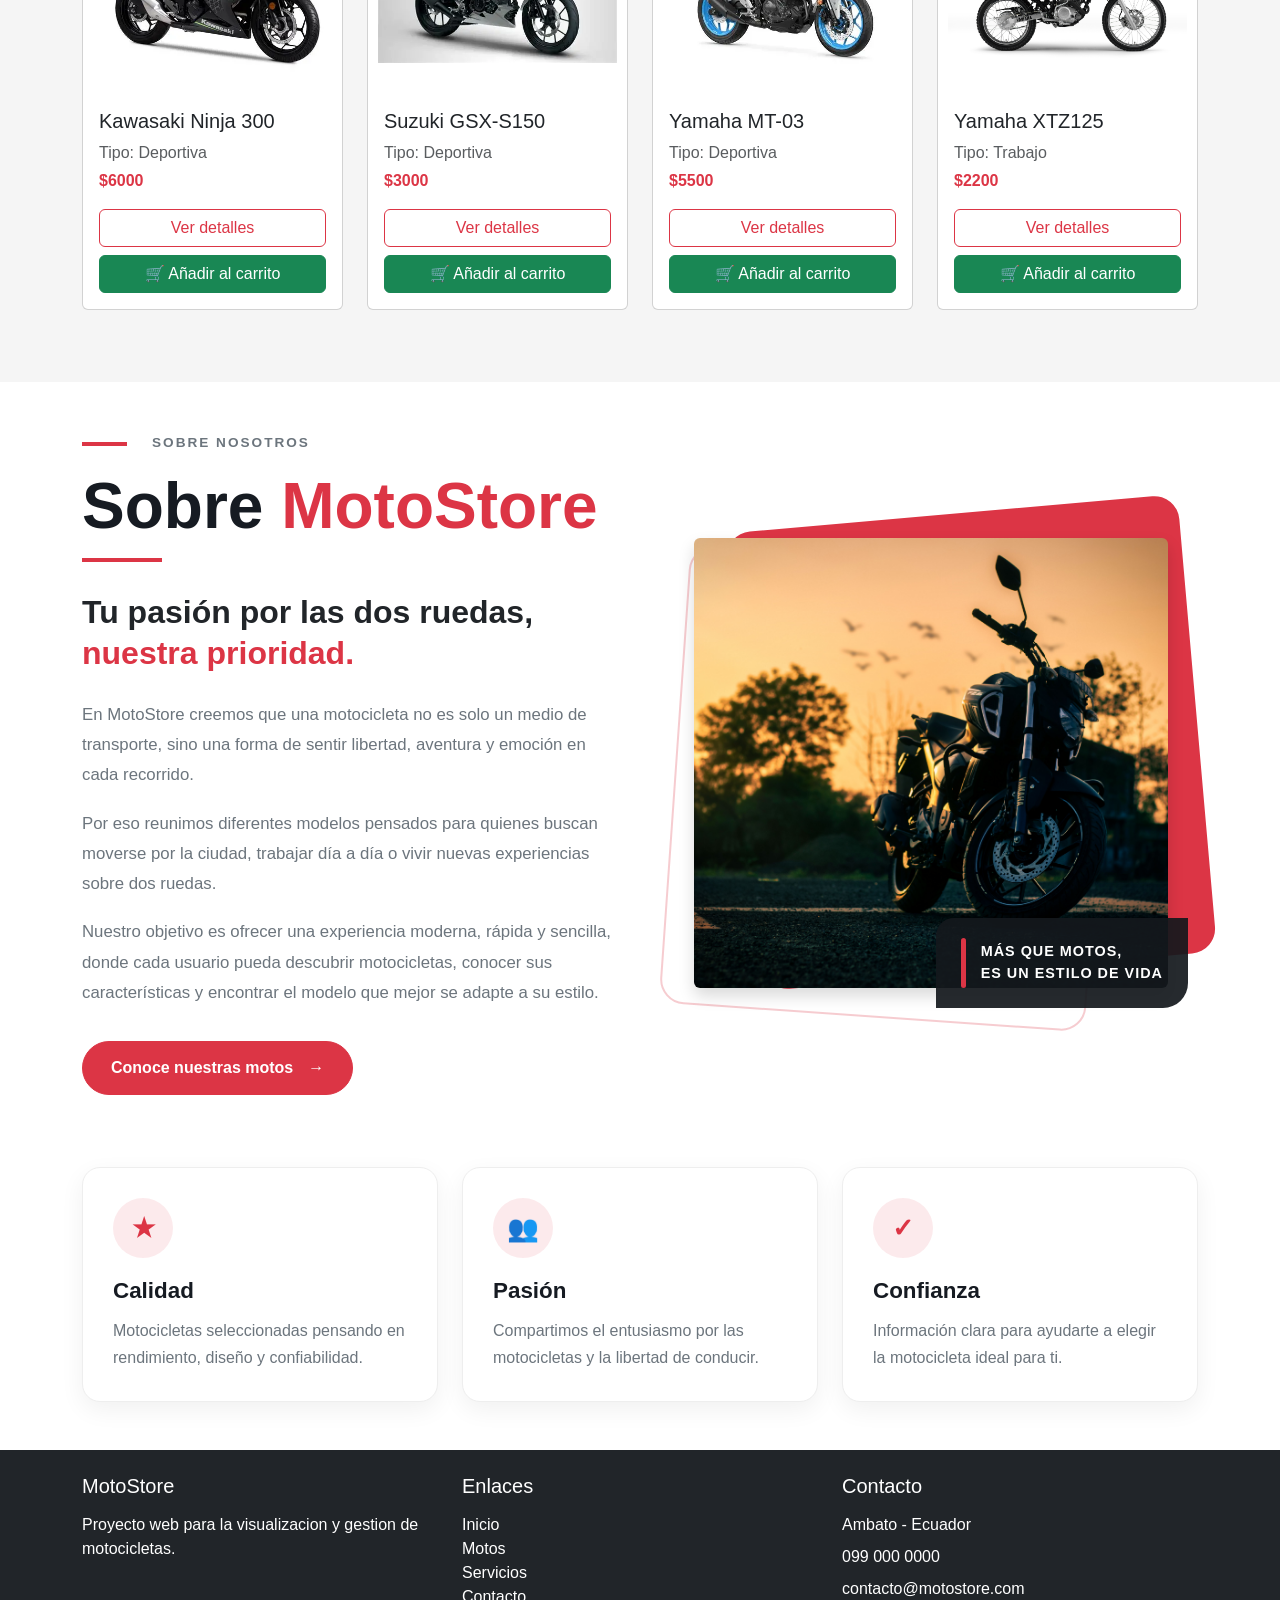
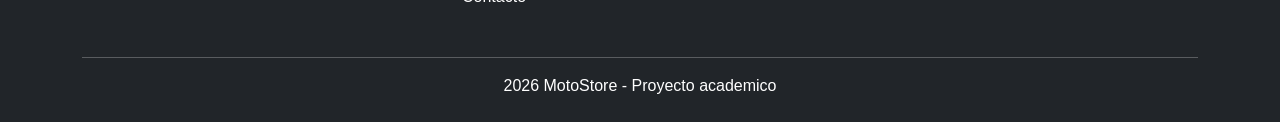
==== commit ed291012: "fix: rediseño de la seccion nosotros" ====
--- a/index.html
+++ b/index.html
@@ -116,27 +116,157 @@
         </section>
 
         <!-- SECCIÓN NOSOTROS -->
-        <section id="nosotros" class="bg-light py-5">
+        <section id="nosotros" class="sobre-nosotros py-5">
             <div class="container">
-                <div class="row align-items-center">
-                    <div class="col-lg-6 mb-4 mb-lg-0">
-                        <img src="img/moto-nosotros.jpg" alt="Equipo MotoStore" class="img-fluid rounded shadow">
-                    </div>
+
+                <div class="row align-items-center g-5">
+
                     <div class="col-lg-6">
-                        <h2 class="fw-bold mb-3">Sobre MotoStore</h2>
-                        <h5 class="text-danger mb-3">Tu pasión por las dos ruedas, nuestra prioridad.</h5>
-                        <p class="text-secondary">
-                            En MotoStore nos dedicamos a ofrecer las mejores motocicletas del mercado. 
-                            Nuestro equipo está conformado por expertos y entusiastas del motociclismo, 
-                            comprometidos en asesorarte para que encuentres el vehículo perfecto que se 
-                            adapte a tu estilo de vida, ya sea para la ciudad, el trabajo o la aventura.
-                        </p>
-                        <p class="text-secondary">
-                            Con años de experiencia en el sector, garantizamos calidad, respaldo y un 
-                            servicio al cliente excepcional desde el primer contacto.
-                        </p>
-                    </div>
-                </div>
+
+                        <div class="sobre-contenido">
+
+                            <span class="sobre-etiqueta">
+                                SOBRE NOSOTROS
+                            </span>
+
+                            <h2 class="sobre-titulo">
+                                Sobre
+                                <span>MotoStore</span>
+                            </h2>
+
+                            <div class="sobre-linea"></div>
+
+                            <h3 class="sobre-subtitulo">
+                                Tu pasión por las dos ruedas,
+                                <span>nuestra prioridad.</span>
+                            </h3>
+
+                            <p class="sobre-texto">
+                                En MotoStore creemos que una motocicleta no es solo un medio
+                                de transporte, sino una forma de sentir libertad, aventura y
+                                emoción en cada recorrido.
+                            </p>
+
+                            <p class="sobre-texto">
+                                Por eso reunimos diferentes modelos pensados para quienes
+                                buscan moverse por la ciudad, trabajar día a día o vivir
+                                nuevas experiencias sobre dos ruedas.
+                            </p>
+
+                            <p class="sobre-texto">
+                                Nuestro objetivo es ofrecer una experiencia moderna, rápida
+                                y sencilla, donde cada usuario pueda descubrir motocicletas,
+                                conocer sus características y encontrar el modelo que mejor
+                                se adapte a su estilo.
+                            </p>
+
+                            <a href="#catalogo" class="btn btn-danger sobre-boton">
+                                Conoce nuestras motos
+                                <span>→</span>
+                            </a>
+
+                        </div>
+
+                    </div>
+
+
+                    <div class="col-lg-6">
+
+                        <div class="sobre-imagen-wrap">
+
+                            <div class="sobre-forma sobre-forma-1"></div>
+                            <div class="sobre-forma sobre-forma-2"></div>
+
+                            <img
+                                src="img/moto-nosotros.jpg"
+                                alt="Motocicleta MotoStore"
+                                class="sobre-imagen img-fluid rounded shadow w-100"
+                                style="object-fit: cover; min-height: 450px;">
+                            <div class="sobre-frase">
+                                <span></span>
+
+                                <p>
+                                    MÁS QUE MOTOS,<br>
+                                    ES UN ESTILO DE VIDA
+                                </p>
+                            </div>
+
+                        </div>
+
+                    </div>
+
+                </div>
+
+
+                <div class="row g-4 mt-5">
+
+                    <div class="col-md-4">
+
+                        <div class="sobre-card">
+
+                            <div class="sobre-icono">
+                                ★
+                            </div>
+
+                            <h4>
+                                Calidad
+                            </h4>
+
+                            <p>
+                                Motocicletas seleccionadas pensando en rendimiento,
+                                diseño y confiabilidad.
+                            </p>
+
+                        </div>
+
+                    </div>
+
+
+                    <div class="col-md-4">
+
+                        <div class="sobre-card">
+
+                            <div class="sobre-icono">
+                                👥
+                            </div>
+
+                            <h4>
+                                Pasión
+                            </h4>
+
+                            <p>
+                                Compartimos el entusiasmo por las motocicletas
+                                y la libertad de conducir.
+                            </p>
+
+                        </div>
+
+                    </div>
+
+
+                    <div class="col-md-4">
+
+                        <div class="sobre-card">
+
+                            <div class="sobre-icono">
+                                ✓
+                            </div>
+
+                            <h4>
+                                Confianza
+                            </h4>
+
+                            <p>
+                                Información clara para ayudarte a elegir la
+                                motocicleta ideal para ti.
+                            </p>
+
+                        </div>
+
+                    </div>
+
+                </div>
+
             </div>
         </section>
 
--- a/css/styles.css
+++ b/css/styles.css
@@ -706,4 +706,276 @@
         height: 200px;
         padding: 8px;
     }
+}
+
+/* SOBRE NOSOTROS */
+
+.sobre-nosotros {
+    background-color: #ffffff;
+    padding: 90px 0;
+    overflow: hidden;
+}
+
+.sobre-contenido {
+    max-width: 580px;
+}
+
+.sobre-etiqueta {
+    position: relative;
+    display: inline-block;
+    padding-left: 70px;
+    margin-bottom: 20px;
+    color: #6c757d;
+    font-size: 0.85rem;
+    font-weight: 700;
+    letter-spacing: 2px;
+}
+
+.sobre-etiqueta::before {
+    content: "";
+    position: absolute;
+    left: 0;
+    top: 50%;
+    width: 45px;
+    height: 4px;
+    background-color: #dc3545;
+    transform: translateY(-50%);
+}
+
+.sobre-titulo {
+    font-size: 4rem;
+    font-weight: 800;
+    line-height: 1;
+    color: #161b22;
+    margin-bottom: 20px;
+}
+
+.sobre-titulo span {
+    color: #dc3545;
+}
+
+.sobre-linea {
+    width: 80px;
+    height: 4px;
+    background-color: #dc3545;
+    margin-bottom: 30px;
+}
+
+.sobre-subtitulo {
+    font-size: 2rem;
+    font-weight: 600;
+    line-height: 1.3;
+    color: #212529;
+    margin-bottom: 25px;
+}
+
+.sobre-subtitulo span {
+    color: #dc3545;
+}
+
+.sobre-texto {
+    color: #6c757d;
+    font-size: 1.05rem;
+    line-height: 1.8;
+    margin-bottom: 18px;
+}
+
+.sobre-boton {
+    margin-top: 15px;
+    padding: 14px 28px;
+    border-radius: 30px;
+    font-weight: 600;
+    display: inline-flex;
+    align-items: center;
+    gap: 15px;
+    transition: transform 0.3s ease, box-shadow 0.3s ease;
+}
+
+.sobre-boton:hover {
+    transform: translateY(-2px);
+    box-shadow: 0 10px 20px rgba(220, 53, 69, 0.25);
+}
+
+/* IMAGEN NOSOTROS */
+
+.sobre-imagen-wrap {
+    position: relative;
+    padding: 30px;
+}
+
+.sobre-imagen {
+    position: relative;
+    width: 100%;
+    min-height: 520px;
+    object-fit: cover;
+    border-radius: 25px;
+    z-index: 3;
+    box-shadow: 0 20px 40px rgba(0, 0, 0, 0.18);
+}
+
+.sobre-forma {
+    position: absolute;
+    border-radius: 25px;
+}
+
+.sobre-forma-1 {
+    width: 85%;
+    height: 90%;
+    top: 5px;
+    right: 0;
+    background-color: #dc3545;
+    transform: rotate(-5deg);
+    z-index: 1;
+}
+
+.sobre-forma-2 {
+    width: 80%;
+    height: 90%;
+    bottom: 0;
+    left: 10px;
+    border: 2px solid rgba(220, 53, 69, 0.25);
+    transform: rotate(4deg);
+    z-index: 2;
+}
+
+.sobre-frase {
+    position: absolute;
+    right: 10px;
+    bottom: 10px;
+    z-index: 4;
+    background-color: rgba(20, 24, 29, 0.92);
+    color: white;
+    padding: 20px 25px;
+    border-radius: 18px 0 25px 0;
+    display: flex;
+    align-items: center;
+    gap: 15px;
+}
+
+.sobre-frase span {
+    display: block;
+    width: 5px;
+    height: 50px;
+    background-color: #dc3545;
+    border-radius: 5px;
+}
+
+.sobre-frase p {
+    margin: 0;
+    font-size: 0.9rem;
+    font-weight: 700;
+    letter-spacing: 1px;
+}
+
+/* TARJETAS NOSOTROS */
+
+.sobre-card {
+    height: 100%;
+    background-color: #ffffff;
+    border: 1px solid #eeeeee;
+    border-radius: 18px;
+    padding: 30px;
+    box-shadow: 0 8px 25px rgba(0, 0, 0, 0.06);
+    transition: transform 0.3s ease, box-shadow 0.3s ease;
+}
+
+.sobre-card:hover {
+    transform: translateY(-8px);
+    box-shadow: 0 15px 35px rgba(0, 0, 0, 0.10);
+}
+
+.sobre-icono {
+    width: 60px;
+    height: 60px;
+    margin-bottom: 20px;
+    border-radius: 50%;
+    background-color: rgba(220, 53, 69, 0.10);
+    color: #dc3545;
+    display: flex;
+    align-items: center;
+    justify-content: center;
+    font-size: 1.6rem;
+    font-weight: 700;
+}
+
+.sobre-card h4 {
+    color: #161b22;
+    font-size: 1.4rem;
+    font-weight: 700;
+    margin-bottom: 12px;
+}
+
+.sobre-card p {
+    color: #6c757d;
+    line-height: 1.7;
+    margin-bottom: 0;
+}
+
+/* SOBRE NOSOTROS MOVIL */
+
+@media (max-width: 991px) {
+    .sobre-contenido {
+        max-width: 100%;
+    }
+
+    .sobre-titulo {
+        font-size: 3rem;
+    }
+
+    .sobre-subtitulo {
+        font-size: 1.6rem;
+    }
+
+    .sobre-imagen {
+        min-height: 420px;
+    }
+}
+
+@media (max-width: 768px) {
+    .sobre-nosotros {
+        padding: 60px 0;
+    }
+
+    .sobre-contenido {
+        text-align: center;
+    }
+
+    .sobre-etiqueta {
+        padding-left: 0;
+    }
+
+    .sobre-etiqueta::before {
+        display: none;
+    }
+
+    .sobre-linea {
+        margin-left: auto;
+        margin-right: auto;
+    }
+
+    .sobre-titulo {
+        font-size: 2.5rem;
+    }
+
+    .sobre-subtitulo {
+        font-size: 1.4rem;
+    }
+
+    .sobre-imagen-wrap {
+        padding: 15px;
+    }
+
+    .sobre-imagen {
+        min-height: 330px;
+    }
+
+    .sobre-frase {
+        right: 0;
+        bottom: 0;
+        padding: 15px 18px;
+    }
+
+    .sobre-frase p {
+        font-size: 0.75rem;
+    }
 }
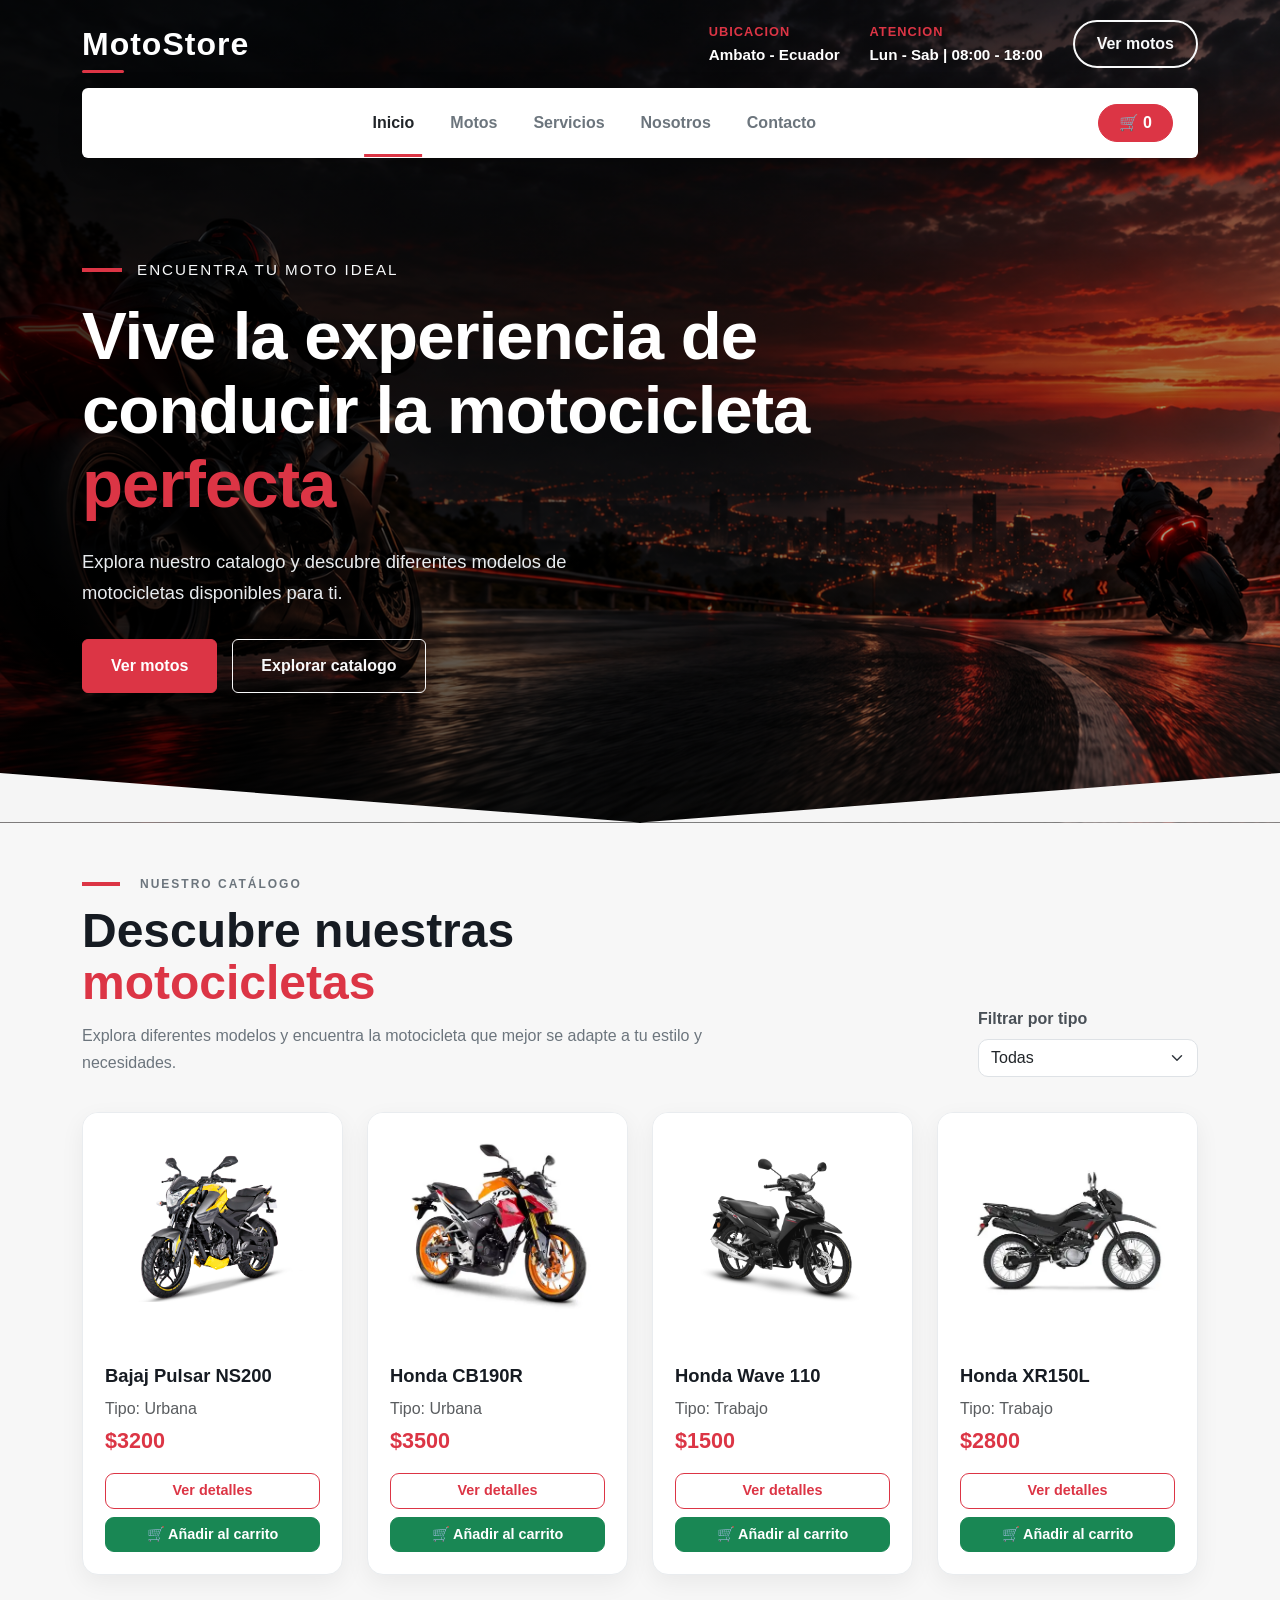
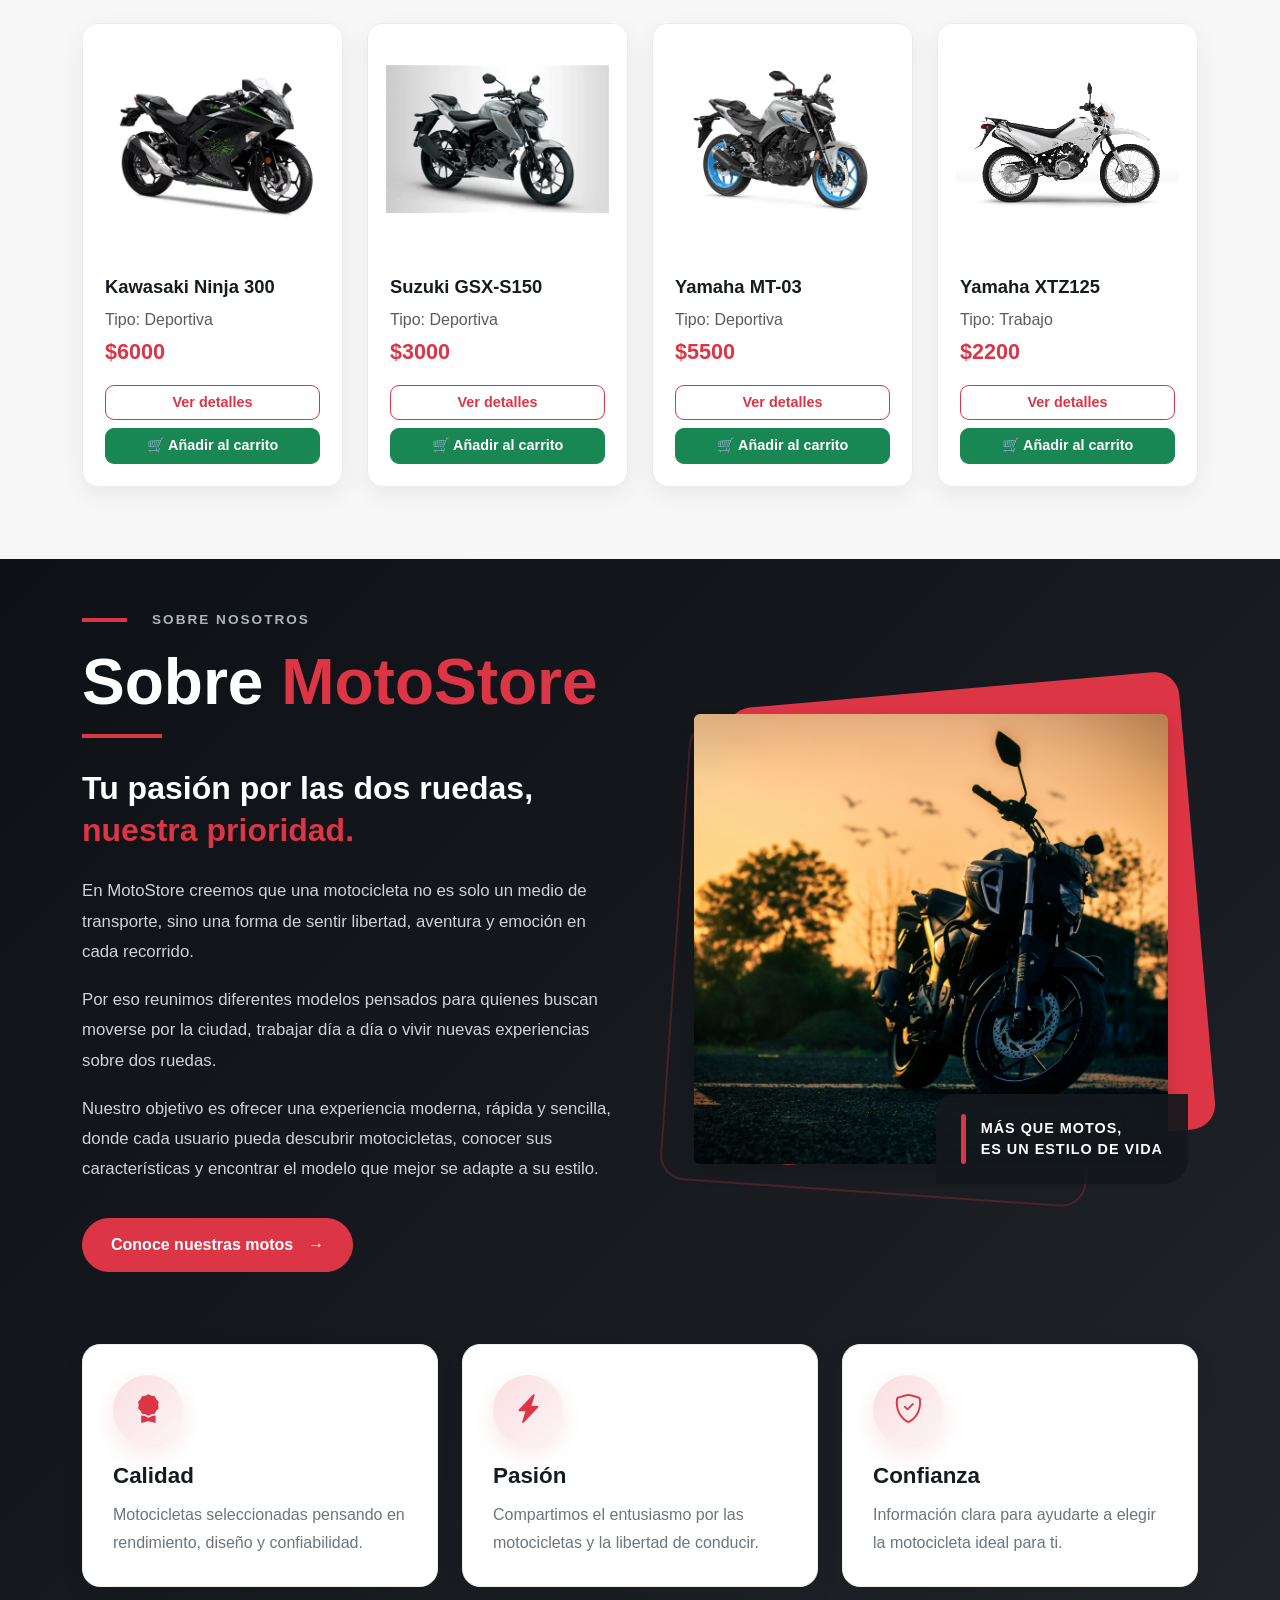
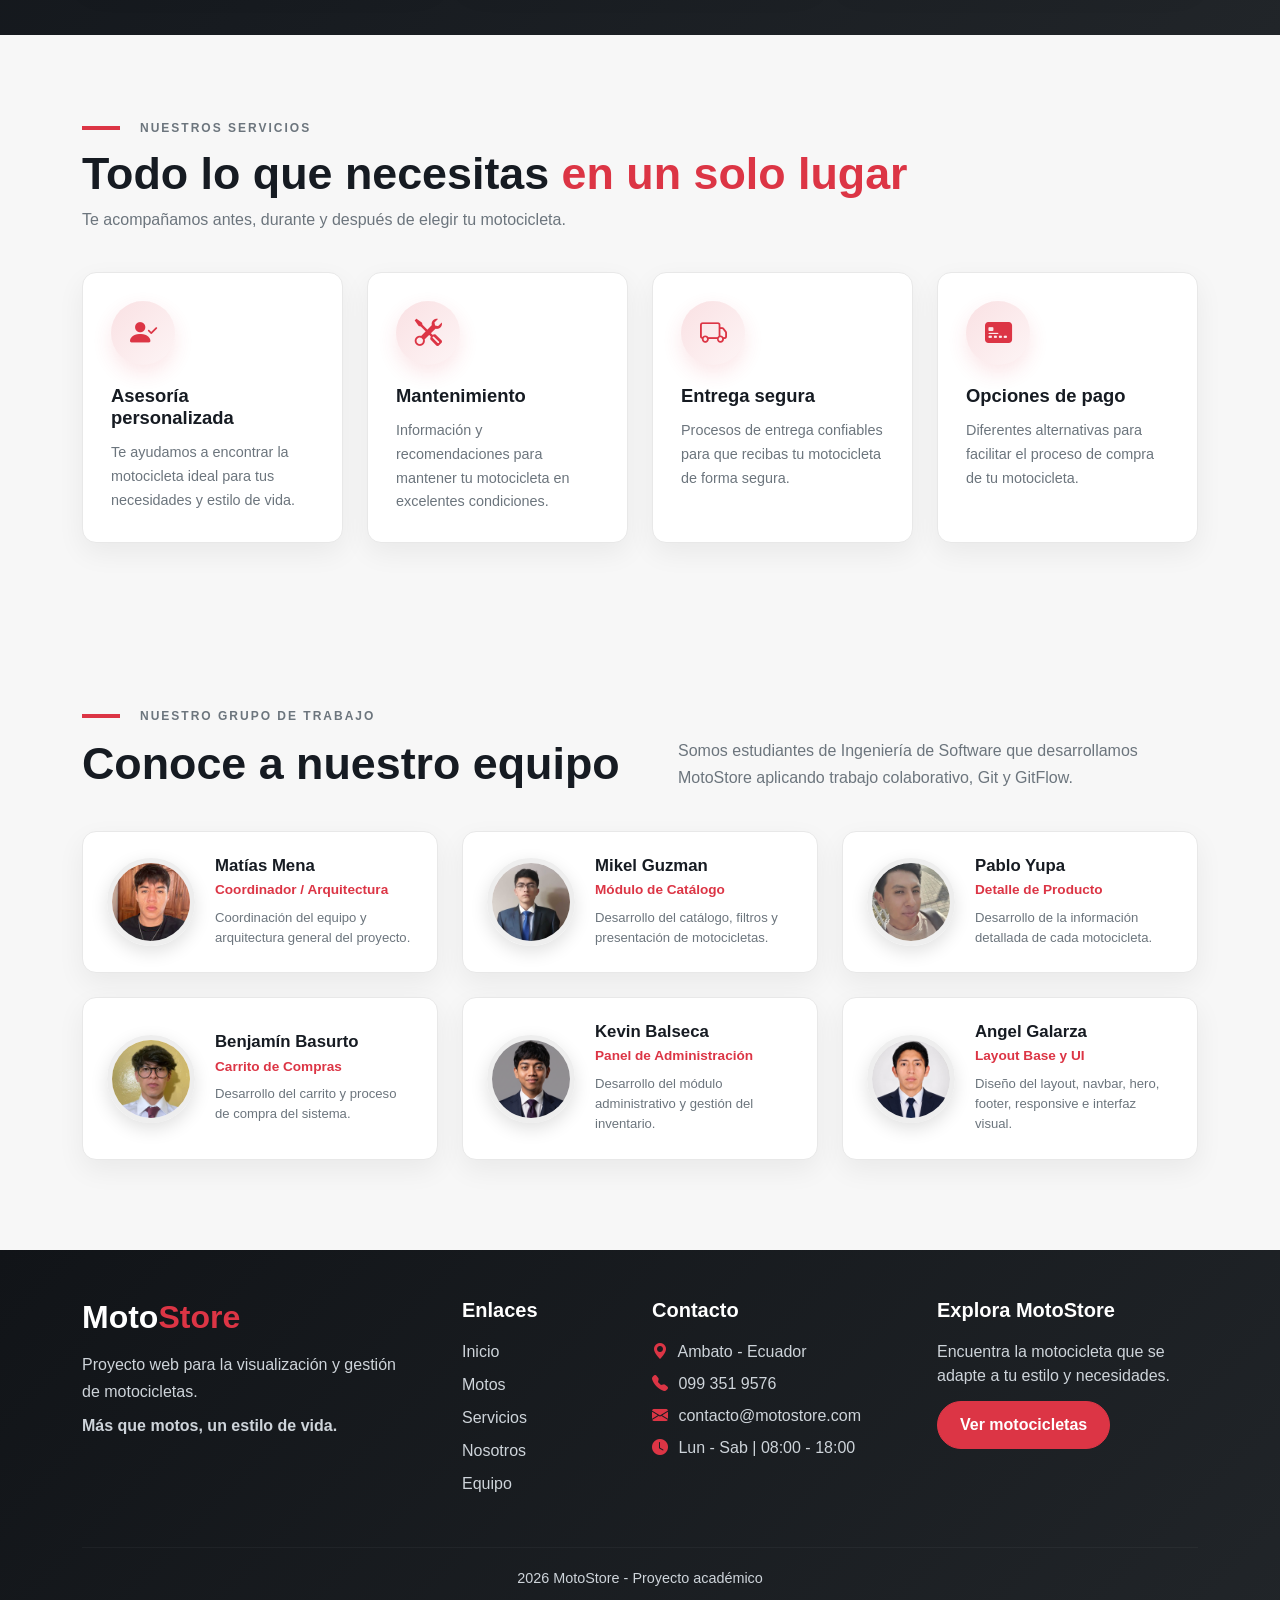
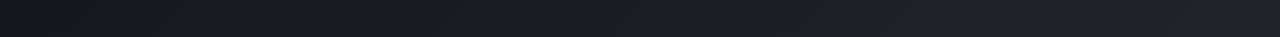
==== commit ab4afb6b: "style: Mejorar interfaz visual de la pagina" ====
--- a/index.html
+++ b/index.html
@@ -6,6 +6,7 @@
     <meta name="viewport" content="width=device-width, initial-scale=1.0">
     <title>MotoStore | Motocicletas</title>
     <link href="https://cdn.jsdelivr.net/npm/bootstrap@5.3.8/dist/css/bootstrap.min.css" rel="stylesheet">
+    <link rel="stylesheet" href="https://cdn.jsdelivr.net/npm/bootstrap-icons@1.11.3/font/bootstrap-icons.min.css">
     <link rel="stylesheet" href="css/styles.css">
 </head>
 
@@ -52,7 +53,7 @@
                         <!-- Botón para abrir el carrito -->
                         <button class="btn btn-danger ms-lg-3 my-2 my-lg-0" type="button" data-bs-toggle="offcanvas"
                             data-bs-target="#carritoOffcanvas" aria-controls="carritoOffcanvas">
-                            🛒 Carrito (<span id="contador-carrito">0</span>)
+                            🛒 <span id="contador-carrito">0</span>
                         </button>
                         <a href="#catalogo" class="btn btn-danger btn-menu d-lg-none ms-2">Ver motos</a>
                     </div>
@@ -62,7 +63,10 @@
                 <div class="container">
                     <div class="hero-contenido">
                         <h6>Encuentra tu moto ideal</h6>
-                        <h1>Vive la experiencia de conducir la motocicleta perfecta</h1>
+                        <h1>
+                            Vive la experiencia de conducir la motocicleta
+                            <span>perfecta</span>
+                        </h1>
                         <p>Explora nuestro catalogo y descubre diferentes modelos de motocicletas disponibles para ti.
                         </p>
                         <div class="hero-botones">
@@ -81,15 +85,31 @@
         <!-- CATALOGO -->
         <section id="catalogo" class="py-5">
             <div class="container">
-                <h2 class="mb-4">Nuestro catálogo</h2>
-                <div class="mb-4">
-                    <label for="filtro-tipo" class="form-label">Filtrar por tipo:</label>
-                    <select id="filtro-tipo" class="form-select" style="max-width: 250px;">
-                        <option value="todas">Todas</option>
-                        <option value="deportiva">Deportiva</option>
-                        <option value="urbana">Urbana</option>
-                        <option value="trabajo">Trabajo</option>
-                    </select>
+                <div class="catalogo-encabezado">
+                    <div class="catalogo-texto">
+                        <span class="catalogo-etiqueta">NUESTRO CATÁLOGO</span>
+                        <h2 class="catalogo-titulo">
+                            Descubre nuestras
+                            <span>motocicletas</span>
+                        </h2>
+
+                        <p>
+                            Explora diferentes modelos y encuentra la motocicleta
+                            que mejor se adapte a tu estilo y necesidades.
+                        </p>
+                    </div>
+
+                    <div class="catalogo-filtro">
+                        <label for="filtro-tipo" class="form-label">
+                            Filtrar por tipo
+                        </label>
+                        <select id="filtro-tipo" class="form-select">
+                            <option value="todas">Todas</option>
+                            <option value="deportiva">Deportiva</option>
+                            <option value="urbana">Urbana</option>
+                            <option value="trabajo">Trabajo</option>
+                        </select>
+                    </div>
                 </div>
                 <div id="catalogo-container" class="row"></div>
             </div>
@@ -204,9 +224,7 @@
 
                         <div class="sobre-card">
 
-                            <div class="sobre-icono">
-                                ★
-                            </div>
+                            <div class="valor-icono"><i class="bi bi-award-fill"></i></div>
 
                             <h4>
                                 Calidad
@@ -226,9 +244,7 @@
 
                         <div class="sobre-card">
 
-                            <div class="sobre-icono">
-                                👥
-                            </div>
+                            <div class="valor-icono"><i class="bi bi-lightning-charge-fill"></i></div>
 
                             <h4>
                                 Pasión
@@ -248,9 +264,7 @@
 
                         <div class="sobre-card">
 
-                            <div class="sobre-icono">
-                                ✓
-                            </div>
+                            <div class="valor-icono"><i class="bi bi-shield-check"></i></div>
 
                             <h4>
                                 Confianza
@@ -263,6 +277,209 @@
 
                         </div>
 
+                    </div>
+
+                </div>
+
+            </div>
+        </section>
+
+        <!-- SERVICIOS -->
+        <section id="servicios" class="servicios">
+            <div class="container">
+
+                <div class="seccion-encabezado">
+                    <span class="seccion-etiqueta">NUESTROS SERVICIOS</span>
+
+                    <h2 class="servicios-titulo">
+                        Todo lo que necesitas
+                        <span>en un solo lugar</span>
+                    </h2>
+
+                    <p>
+                        Te acompañamos antes, durante y después de elegir
+                        tu motocicleta.
+                    </p>
+                </div>
+
+                <div class="row g-4">
+
+                    <div class="col-md-6 col-lg-3">
+                        <div class="servicio-card">
+                            <div class="servicio-icono"><i class="bi bi-person-check-fill"></i></div>
+                            <h3>Asesoría personalizada</h3>
+                            <p>
+                                Te ayudamos a encontrar la motocicleta ideal
+                                para tus necesidades y estilo de vida.
+                            </p>
+                        </div>
+                    </div>
+
+                    <div class="col-md-6 col-lg-3">
+                        <div class="servicio-card">
+                            <div class="servicio-icono"><i class="bi bi-tools"></i></div>
+                            <h3>Mantenimiento</h3>
+                            <p>
+                                Información y recomendaciones para mantener
+                                tu motocicleta en excelentes condiciones.
+                            </p>
+                        </div>
+                    </div>
+
+                    <div class="col-md-6 col-lg-3">
+                        <div class="servicio-card">
+                            <div class="servicio-icono"><i class="bi bi-truck"></i></div>
+                            <h3>Entrega segura</h3>
+                            <p>
+                                Procesos de entrega confiables para que recibas
+                                tu motocicleta de forma segura.
+                            </p>
+                        </div>
+                    </div>
+
+                    <div class="col-md-6 col-lg-3">
+                        <div class="servicio-card">
+                            <div class="servicio-icono"><i class="bi bi-credit-card-2-front-fill"></i></div>
+                            <h3>Opciones de pago</h3>
+                            <p>
+                                Diferentes alternativas para facilitar
+                                el proceso de compra de tu motocicleta.
+                            </p>
+                        </div>
+                    </div>
+
+                </div>
+
+            </div>
+        </section>
+
+        <!-- EQUIPO -->
+        <section id="equipo" class="equipo-trabajo">
+            <div class="container">
+
+                <div class="equipo-encabezado">
+                    <div>
+                        <span class="seccion-etiqueta">NUESTRO GRUPO DE TRABAJO</span>
+
+                        <h2 class="equipo-titulo">
+                            Conoce a nuestro equipo
+                        </h2>
+                    </div>
+
+                    <p>
+                        Somos estudiantes de Ingeniería de Software que desarrollamos
+                        MotoStore aplicando trabajo colaborativo, Git y GitFlow.
+                    </p>
+                </div>
+
+                <div class="row g-4">
+
+                    <!-- MATIAS -->
+                    <div class="col-md-6 col-lg-4">
+                        <div class="equipo-card">
+                            <div class="equipo-avatar">
+                                <img src="img/equipo/matias-mena.png" alt="Matías Mena">
+                            </div>
+
+                            <div>
+                                <h3>Matías Mena</h3>
+                                <span>Coordinador / Arquitectura</span>
+                                <p>
+                                    Coordinación del equipo y arquitectura general
+                                    del proyecto.
+                                </p>
+                            </div>
+                        </div>
+                    </div>
+
+                    <!-- MIKEL -->
+                    <div class="col-md-6 col-lg-4">
+                        <div class="equipo-card">
+                            <div class="equipo-avatar">
+                                <img src="img/equipo/mikel-guzman.png" alt="Mikel Guzman">
+                            </div>
+
+                            <div>
+                                <h3>Mikel Guzman</h3>
+                                <span>Módulo de Catálogo</span>
+                                <p>
+                                    Desarrollo del catálogo, filtros y presentación
+                                    de motocicletas.
+                                </p>
+                            </div>
+                        </div>
+                    </div>
+
+                    <!-- PABLO -->
+                    <div class="col-md-6 col-lg-4">
+                        <div class="equipo-card">
+                            <div class="equipo-avatar">
+                                <img src="img/equipo/pablo-yupa.png" alt="Pablo Yupa">
+                            </div>
+
+                            <div>
+                                <h3>Pablo Yupa</h3>
+                                <span>Detalle de Producto</span>
+                                <p>
+                                    Desarrollo de la información detallada
+                                    de cada motocicleta.
+                                </p>
+                            </div>
+                        </div>
+                    </div>
+
+                    <!-- BENJAMIN -->
+                    <div class="col-md-6 col-lg-4">
+                        <div class="equipo-card">
+                            <div class="equipo-avatar">
+                                <img src="img/equipo/benjamin-basurto.png" alt="Benjamín Basurto">
+                            </div>
+
+                            <div>
+                                <h3>Benjamín Basurto</h3>
+                                <span>Carrito de Compras</span>
+                                <p>
+                                    Desarrollo del carrito y proceso
+                                    de compra del sistema.
+                                </p>
+                            </div>
+                        </div>
+                    </div>
+
+                    <!-- KEVIN -->
+                    <div class="col-md-6 col-lg-4">
+                        <div class="equipo-card">
+                            <div class="equipo-avatar">
+                                <img src="img/equipo/kevin-balseca.png" alt="Kevin Balseca">
+                            </div>
+
+                            <div>
+                                <h3>Kevin Balseca</h3>
+                                <span>Panel de Administración</span>
+                                <p>
+                                    Desarrollo del módulo administrativo
+                                    y gestión del inventario.
+                                </p>
+                            </div>
+                        </div>
+                    </div>
+
+                    <!-- ANGEL -->
+                    <div class="col-md-6 col-lg-4">
+                        <div class="equipo-card">
+                            <div class="equipo-avatar">
+                                <img src="img/equipo/angel-galarza.png" alt="Ángel Galarza">
+                            </div>
+
+                            <div>
+                                <h3>Angel Galarza</h3>
+                                <span>Layout Base y UI</span>
+                                <p>
+                                    Diseño del layout, navbar, hero, footer,
+                                    responsive e interfaz visual.
+                                </p>
+                            </div>
+                        </div>
                     </div>
 
                 </div>
@@ -299,31 +516,68 @@
         </div>
     </main>
 
-    <footer id="contacto">
-        <div class="container py-4">
-            <div class="row">
-                <div class="col-md-4 mb-3">
-                    <h5>MotoStore</h5>
-                    <p>Proyecto web para la visualizacion y gestion de motocicletas.</p>
-                </div>
-                <div class="col-md-4 mb-3">
+    <footer id="contacto" class="footer-principal">
+        <div class="container py-5">
+
+            <div class="row g-4">
+
+                <div class="col-lg-4 col-md-6">
+                    <h3 class="footer-logo">
+                        Moto<span>Store</span>
+                    </h3>
+
+                    <p class="footer-descripcion">
+                        Proyecto web para la visualización y gestión
+                        de motocicletas.
+                    </p>
+
+                    <p class="footer-frase">
+                        Más que motos, un estilo de vida.
+                    </p>
+                </div>
+
+                <div class="col-lg-2 col-md-6">
                     <h5>Enlaces</h5>
-                    <ul class="list-unstyled">
+
+                    <ul class="list-unstyled footer-links">
                         <li><a href="index.html">Inicio</a></li>
                         <li><a href="#catalogo">Motos</a></li>
                         <li><a href="#servicios">Servicios</a></li>
-                        <li><a href="#contacto">Contacto</a></li>
+                        <li><a href="#nosotros">Nosotros</a></li>
+                        <li><a href="#equipo">Equipo</a></li>
                     </ul>
                 </div>
-                <div class="col-md-4 mb-3">
+
+                <div class="col-lg-3 col-md-6">
                     <h5>Contacto</h5>
-                    <p>Ambato - Ecuador</p>
-                    <p>099 000 0000</p>
-                    <p>contacto@motostore.com</p>
-                </div>
-            </div>
-            <hr>
-            <p class="text-center mb-0">2026 MotoStore - Proyecto academico</p>
+
+                    <p><i class="bi bi-geo-alt-fill"></i> Ambato - Ecuador</p>
+                    <p><i class="bi bi-telephone-fill"></i> 099 351 9576</p>
+                    <p><i class="bi bi-envelope-fill"></i> contacto@motostore.com</p>
+                    <p><i class="bi bi-clock-fill"></i> Lun - Sab | 08:00 - 18:00</p>
+                </div>
+
+                <div class="col-lg-3 col-md-6">
+                    <h5>Explora MotoStore</h5>
+
+                    <p>
+                        Encuentra la motocicleta que se adapte
+                        a tu estilo y necesidades.
+                    </p>
+
+                    <a href="#catalogo" class="btn btn-danger footer-boton">
+                        Ver motocicletas
+                    </a>
+                </div>
+
+            </div>
+
+            <hr class="footer-linea">
+
+            <p class="text-center mb-0 footer-copy">
+                2026 MotoStore - Proyecto académico
+            </p>
+
         </div>
     </footer>
 
--- a/css/styles.css
+++ b/css/styles.css
@@ -711,9 +711,15 @@
 /* SOBRE NOSOTROS */
 
 .sobre-nosotros {
-    background-color: #ffffff;
+    position: relative;
     padding: 90px 0;
     overflow: hidden;
+    background: linear-gradient(
+        135deg,
+        #0d1014 0%,
+        #171b20 55%,
+        #212529 100%
+    );
 }
 
 .sobre-contenido {
@@ -725,7 +731,7 @@
     display: inline-block;
     padding-left: 70px;
     margin-bottom: 20px;
-    color: #6c757d;
+    color: #adb5bd;
     font-size: 0.85rem;
     font-weight: 700;
     letter-spacing: 2px;
@@ -746,7 +752,7 @@
     font-size: 4rem;
     font-weight: 800;
     line-height: 1;
-    color: #161b22;
+    color: #ffffff;
     margin-bottom: 20px;
 }
 
@@ -765,7 +771,7 @@
     font-size: 2rem;
     font-weight: 600;
     line-height: 1.3;
-    color: #212529;
+    color: #ffffff;
     margin-bottom: 25px;
 }
 
@@ -774,7 +780,7 @@
 }
 
 .sobre-texto {
-    color: #6c757d;
+    color: #ced4da;
     font-size: 1.05rem;
     line-height: 1.8;
     margin-bottom: 18px;
@@ -884,18 +890,22 @@
     box-shadow: 0 15px 35px rgba(0, 0, 0, 0.10);
 }
 
-.sobre-icono {
-    width: 60px;
-    height: 60px;
-    margin-bottom: 20px;
-    border-radius: 50%;
-    background-color: rgba(220, 53, 69, 0.10);
-    color: #dc3545;
+.valor-icono {
+    width: 70px;
+    height: 70px;
     display: flex;
     align-items: center;
     justify-content: center;
-    font-size: 1.6rem;
-    font-weight: 700;
+    margin-bottom: 18px;
+    background: linear-gradient(135deg, rgba(220, 53, 69, 0.16), rgba(220, 53, 69, 0.05));
+    border-radius: 50%;
+    color: #dc3545;
+    font-size: 1.8rem;
+    box-shadow: 0 8px 22px rgba(220, 53, 69, 0.12);
+}
+
+.valor-icono i {
+    line-height: 1;
 }
 
 .sobre-card h4 {
@@ -978,4 +988,571 @@
     .sobre-frase p {
         font-size: 0.75rem;
     }
-}+}
+
+/* SERVICIOS */
+
+.servicios {
+    padding: 80px 0;
+    background-color: #f7f7f7;
+}
+
+.seccion-encabezado {
+    margin-bottom: 40px;
+}
+
+.seccion-etiqueta {
+    position: relative;
+    display: inline-block;
+    padding-left: 58px;
+    margin-bottom: 12px;
+    color: #6c757d;
+    font-size: 0.75rem;
+    font-weight: 800;
+    letter-spacing: 2px;
+}
+
+.seccion-etiqueta::before {
+    content: "";
+    position: absolute;
+    left: 0;
+    top: 50%;
+    width: 38px;
+    height: 4px;
+    background-color: #dc3545;
+    transform: translateY(-50%);
+}
+
+.servicios-titulo {
+    margin-bottom: 10px;
+    color: #161b22;
+    font-size: 2.8rem;
+    font-weight: 800;
+    line-height: 1.1;
+}
+
+.servicios-titulo span {
+    color: #dc3545;
+}
+
+.seccion-encabezado p {
+    max-width: 650px;
+    margin: 0;
+    color: #6c757d;
+    font-size: 1rem;
+}
+
+.servicio-card {
+    height: 100%;
+    min-height: 250px;
+    padding: 28px;
+    background-color: #ffffff;
+    border: 1px solid #e8e8e8;
+    border-radius: 14px;
+    box-shadow: 0 10px 28px rgba(0, 0, 0, 0.06);
+    transition: transform 0.3s ease, box-shadow 0.3s ease;
+}
+
+.servicio-card:hover {
+    transform: translateY(-7px);
+    box-shadow: 0 18px 38px rgba(0, 0, 0, 0.10);
+}
+
+.servicio-icono {
+    width: 64px;
+    height: 64px;
+    display: flex;
+    align-items: center;
+    justify-content: center;
+    margin-bottom: 20px;
+    background: linear-gradient(135deg, rgba(220, 53, 69, 0.15), rgba(220, 53, 69, 0.05));
+    border-radius: 50%;
+    color: #dc3545;
+    font-size: 1.7rem;
+    box-shadow: 0 8px 20px rgba(220, 53, 69, 0.12);
+}
+
+.servicio-icono i {
+    line-height: 1;
+}
+
+.servicio-card h3 {
+    margin-bottom: 12px;
+    color: #161b22;
+    font-size: 1.15rem;
+    font-weight: 800;
+}
+
+.servicio-card p {
+    margin: 0;
+    color: #6c757d;
+    font-size: 0.9rem;
+    line-height: 1.65;
+}
+
+/* SERVICIOS MOVIL */
+
+@media (max-width: 768px) {
+    .servicios {
+        padding: 60px 0;
+    }
+
+    .servicios-titulo {
+        font-size: 2.1rem;
+    }
+
+    .seccion-etiqueta {
+        padding-left: 0;
+    }
+
+    .seccion-etiqueta::before {
+        display: none;
+    }
+}
+
+/* EQUIPO */
+
+.equipo-trabajo {
+    padding: 80px 0 90px;
+    background-color: #f7f7f7;
+}
+
+.equipo-encabezado {
+    display: flex;
+    justify-content: space-between;
+    align-items: flex-end;
+    gap: 40px;
+    margin-bottom: 40px;
+}
+
+.equipo-encabezado > p {
+    max-width: 520px;
+    margin: 0;
+    color: #6c757d;
+    line-height: 1.7;
+}
+
+.equipo-titulo {
+    margin: 0;
+    color: #161b22;
+    font-size: 2.8rem;
+    font-weight: 800;
+}
+
+.equipo-card {
+    height: 100%;
+    display: flex;
+    align-items: center;
+    gap: 20px;
+    padding: 24px;
+    background-color: #ffffff;
+    border: 1px solid #e8e8e8;
+    border-radius: 14px;
+    box-shadow: 0 10px 28px rgba(0, 0, 0, 0.06);
+    transition: transform 0.3s ease, box-shadow 0.3s ease;
+}
+
+.equipo-card:hover {
+    transform: translateY(-6px);
+    box-shadow: 0 16px 35px rgba(0, 0, 0, 0.11);
+}
+
+.equipo-avatar {
+    flex-shrink: 0;
+    width: 88px;
+    height: 88px;
+    overflow: hidden;
+    border: 5px solid #eeeeee;
+    border-radius: 50%;
+    box-shadow: 0 6px 18px rgba(0, 0, 0, 0.12);
+}
+
+.equipo-avatar img {
+    width: 100%;
+    height: 100%;
+    display: block;
+    object-fit: cover;
+    object-position: center;
+}
+
+.equipo-card h3 {
+    margin: 0 0 4px;
+    color: #161b22;
+    font-size: 1.05rem;
+    font-weight: 800;
+}
+
+.equipo-card span {
+    display: block;
+    margin-bottom: 7px;
+    color: #dc3545;
+    font-size: 0.85rem;
+    font-weight: 700;
+}
+
+.equipo-card p {
+    margin: 0;
+    color: #6c757d;
+    font-size: 0.82rem;
+    line-height: 1.55;
+}
+
+/* EQUIPO MOVIL */
+
+@media (max-width: 991px) {
+    .equipo-encabezado {
+        display: block;
+    }
+
+    .equipo-encabezado > p {
+        margin-top: 18px;
+    }
+}
+
+@media (max-width: 768px) {
+    .equipo-trabajo {
+        padding: 60px 0;
+    }
+
+    .equipo-titulo {
+        font-size: 2.1rem;
+    }
+
+    .equipo-card {
+        flex-direction: column;
+        text-align: center;
+    }
+}
+
+/* FOOTER NUEVO */
+
+.footer-principal {
+    background: linear-gradient(135deg, #111418, #212529);
+    color: #ffffff;
+}
+
+.footer-logo {
+    margin-bottom: 15px;
+    font-size: 2rem;
+    font-weight: 800;
+}
+
+.footer-logo span {
+    color: #dc3545;
+}
+
+.footer-descripcion {
+    max-width: 320px;
+    color: #adb5bd;
+    line-height: 1.7;
+}
+
+.footer-frase {
+    color: #dc3545;
+    font-weight: 700;
+}
+
+.footer-principal h5 {
+    margin-bottom: 18px;
+    font-weight: 700;
+}
+
+.footer-principal p {
+    color: #ced4da;
+}
+
+.footer-principal i {
+    width: 22px;
+    margin-right: 6px;
+    color: #dc3545;
+}
+
+.footer-links li {
+    margin-bottom: 9px;
+}
+
+.footer-links a {
+    color: #ced4da;
+    text-decoration: none;
+    transition: 0.25s ease;
+}
+
+.footer-links a:hover {
+    color: #dc3545;
+    padding-left: 4px;
+}
+
+.footer-boton {
+    margin-top: 5px;
+    padding: 11px 22px;
+    border-radius: 25px;
+    font-weight: 600;
+}
+
+.footer-linea {
+    margin: 35px 0 20px;
+    border-color: rgba(255, 255, 255, 0.15);
+}
+
+.footer-copy {
+    color: #adb5bd;
+    font-size: 0.9rem;
+}
+
+/* FOOTER MOVIL */
+
+@media (max-width: 768px) {
+    .footer-principal {
+        text-align: center;
+    }
+
+    .footer-descripcion {
+        margin-left: auto;
+        margin-right: auto;
+    }
+}
+
+/* CATALOGO */
+
+#catalogo {
+    background-color: #f7f7f7;
+}
+
+.catalogo-encabezado {
+    display: flex;
+    justify-content: space-between;
+    align-items: flex-end;
+    gap: 40px;
+    margin-bottom: 35px;
+}
+
+.catalogo-texto {
+    max-width: 650px;
+}
+
+.catalogo-etiqueta {
+    position: relative;
+    display: inline-block;
+    padding-left: 58px;
+    margin-bottom: 12px;
+    color: #6c757d;
+    font-size: 0.75rem;
+    font-weight: 800;
+    letter-spacing: 2px;
+}
+
+.catalogo-etiqueta::before {
+    content: "";
+    position: absolute;
+    left: 0;
+    top: 50%;
+    width: 38px;
+    height: 4px;
+    background-color: #dc3545;
+    transform: translateY(-50%);
+}
+
+.catalogo-titulo {
+    margin-bottom: 12px;
+    color: #161b22;
+    font-size: 3rem;
+    font-weight: 800;
+    line-height: 1.1;
+}
+
+.catalogo-titulo span {
+    color: #dc3545;
+}
+
+.catalogo-texto p {
+    margin: 0;
+    color: #6c757d;
+    line-height: 1.7;
+}
+
+.catalogo-filtro {
+    width: 220px;
+    flex-shrink: 0;
+}
+
+.catalogo-filtro label {
+    color: #495057;
+    font-weight: 700;
+}
+
+.catalogo-filtro .form-select {
+    border-radius: 10px;
+    border-color: #dee2e6;
+    box-shadow: none;
+}
+
+.catalogo-filtro .form-select:focus {
+    border-color: #dc3545;
+    box-shadow: 0 0 0 0.2rem rgba(220, 53, 69, 0.12);
+}
+
+/* CATALOGO MOVIL */
+
+@media (max-width: 768px) {
+    .catalogo-encabezado {
+        display: block;
+    }
+
+    .catalogo-titulo {
+        font-size: 2.2rem;
+    }
+
+    .catalogo-filtro {
+        width: 100%;
+        margin-top: 25px;
+    }
+
+    .catalogo-etiqueta {
+        padding-left: 0;
+    }
+
+    .catalogo-etiqueta::before {
+        display: none;
+    }
+}
+
+/* TARJETAS CATALOGO */
+
+#catalogo-container {
+    row-gap: 24px;
+}
+
+#catalogo-container .card {
+    height: 100%;
+    overflow: hidden;
+    background-color: #ffffff;
+    border: 1px solid #e9ecef;
+    border-radius: 16px;
+    box-shadow: 0 8px 25px rgba(0, 0, 0, 0.06);
+    transition:
+        transform 0.3s ease,
+        box-shadow 0.3s ease,
+        border-color 0.3s ease;
+}
+
+#catalogo-container .card:hover {
+    transform: translateY(-7px);
+    border-color: rgba(220, 53, 69, 0.25);
+    box-shadow: 0 18px 38px rgba(0, 0, 0, 0.12);
+}
+
+#catalogo-container .img-moto {
+    height: 230px;
+    padding: 18px;
+    background-color: #ffffff;
+    object-fit: contain;
+    transition: transform 0.35s ease;
+}
+
+#catalogo-container .card:hover .img-moto {
+    transform: scale(1.04);
+}
+
+#catalogo-container .card-body {
+    padding: 22px;
+}
+
+#catalogo-container .card-title {
+    margin-bottom: 10px;
+    color: #161b22;
+    font-size: 1.15rem;
+    font-weight: 800;
+}
+
+#catalogo-container .card-text {
+    color: #6c757d;
+}
+
+#catalogo-container .text-danger {
+    font-size: 1.35rem;
+    font-weight: 800;
+}
+
+#catalogo-container .btn {
+    border-radius: 9px;
+    font-size: 0.9rem;
+    font-weight: 600;
+    transition: 0.25s ease;
+}
+
+#catalogo-container .btn:hover {
+    transform: translateY(-2px);
+}
+
+/* TARJETAS CATALOGO MOVIL */
+
+@media (max-width: 768px) {
+    #catalogo-container .img-moto {
+        height: 210px;
+    }
+
+    #catalogo-container .card-body {
+        padding: 18px;
+    }
+}
+
+/* MEJORAS HERO Y NAVBAR */
+
+.hero-contenido h1 span {
+    color: #dc3545;
+}
+
+.logo-superior {
+    position: relative;
+    font-weight: 800;
+}
+
+.logo-superior::after {
+    content: "";
+    position: absolute;
+    left: 0;
+    bottom: -5px;
+    width: 42px;
+    height: 3px;
+    background-color: #dc3545;
+    border-radius: 3px;
+}
+
+.navbar-menu {
+    border: 1px solid rgba(255, 255, 255, 0.35);
+    backdrop-filter: blur(8px);
+}
+
+.navbar-menu .btn-danger {
+    border-radius: 25px;
+    padding-left: 20px;
+    padding-right: 20px;
+}
+
+.hero-contenido {
+    max-width: 760px;
+}
+
+.hero-contenido h1 {
+    max-width: 760px;
+    font-size: 4.2rem;
+    letter-spacing: -1px;
+}
+
+.hero-contenido p {
+    max-width: 590px;
+    line-height: 1.7;
+}
+
+@media (max-width: 991px) {
+    .hero-contenido h1 {
+        font-size: 3rem;
+    }
+}
+
+@media (max-width: 768px) {
+    .hero-contenido h1 {
+        font-size: 2.35rem;
+        letter-spacing: 0;
+    }
+}
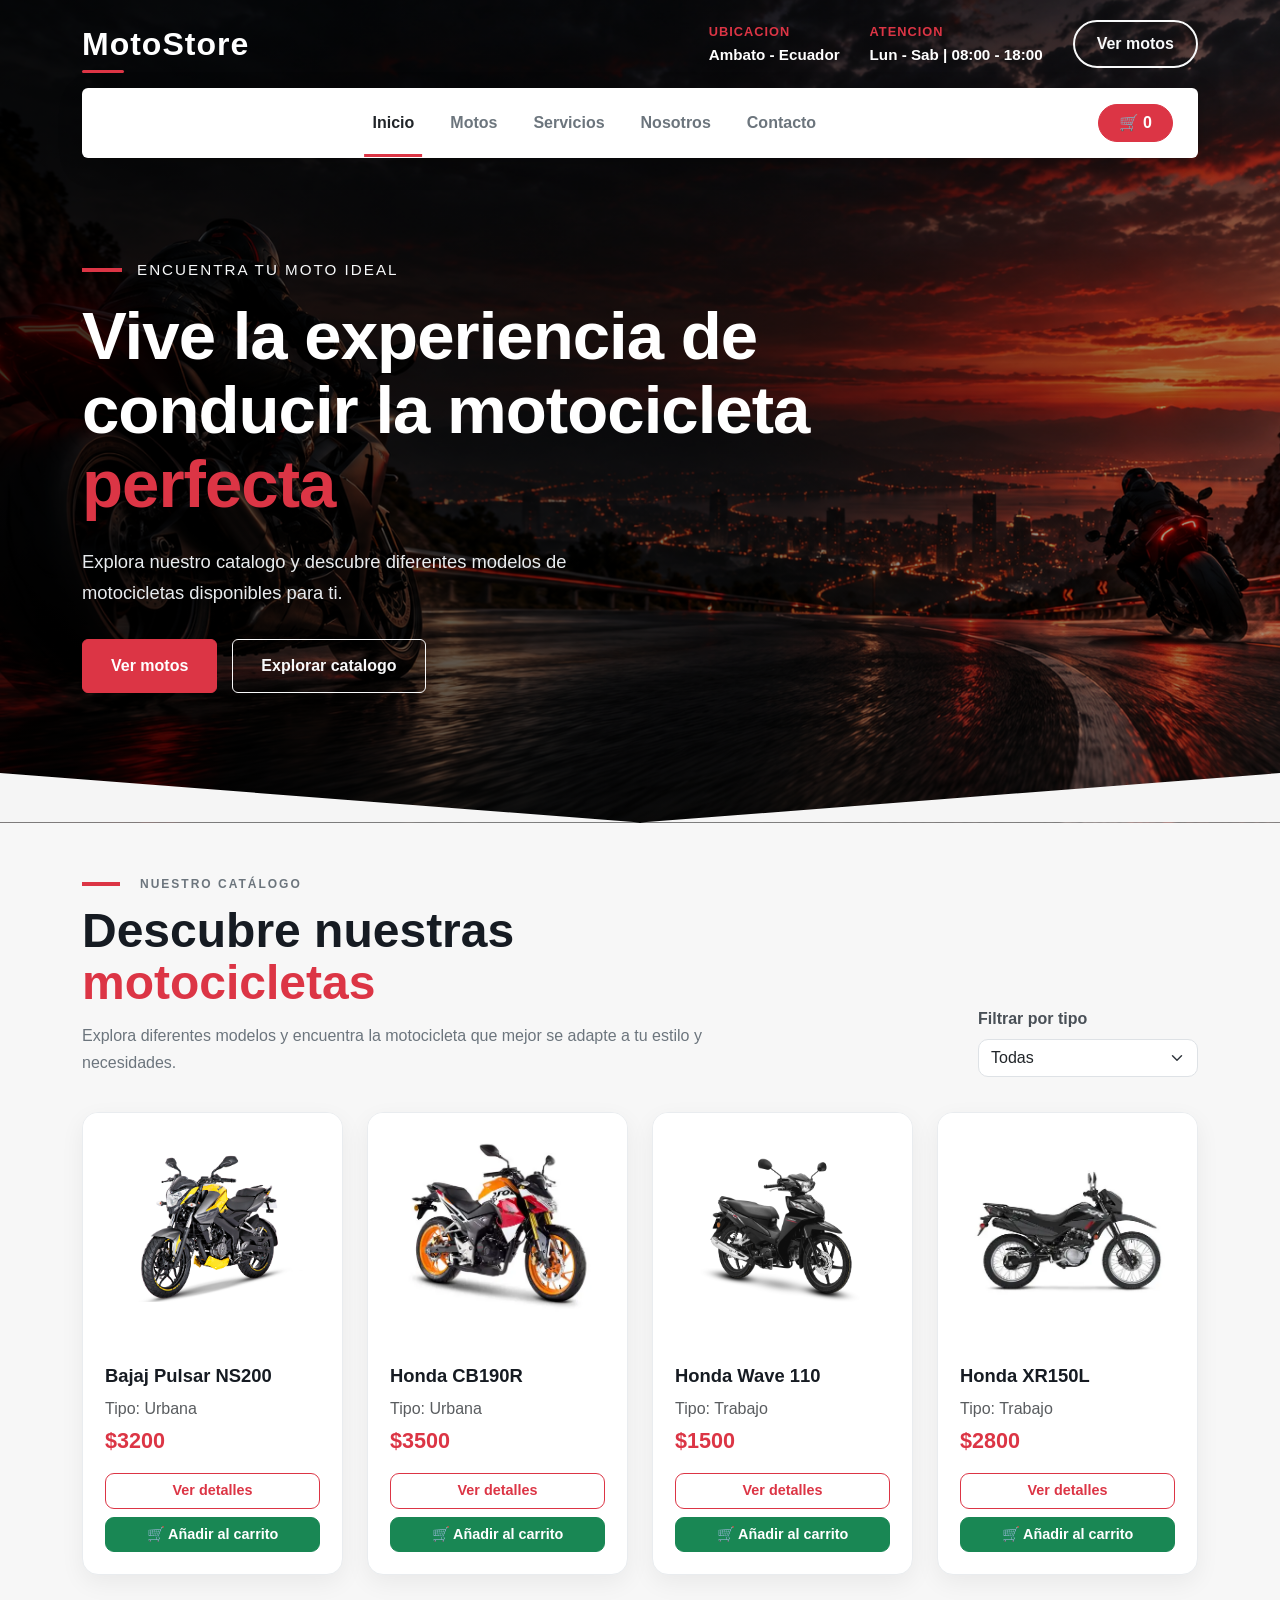
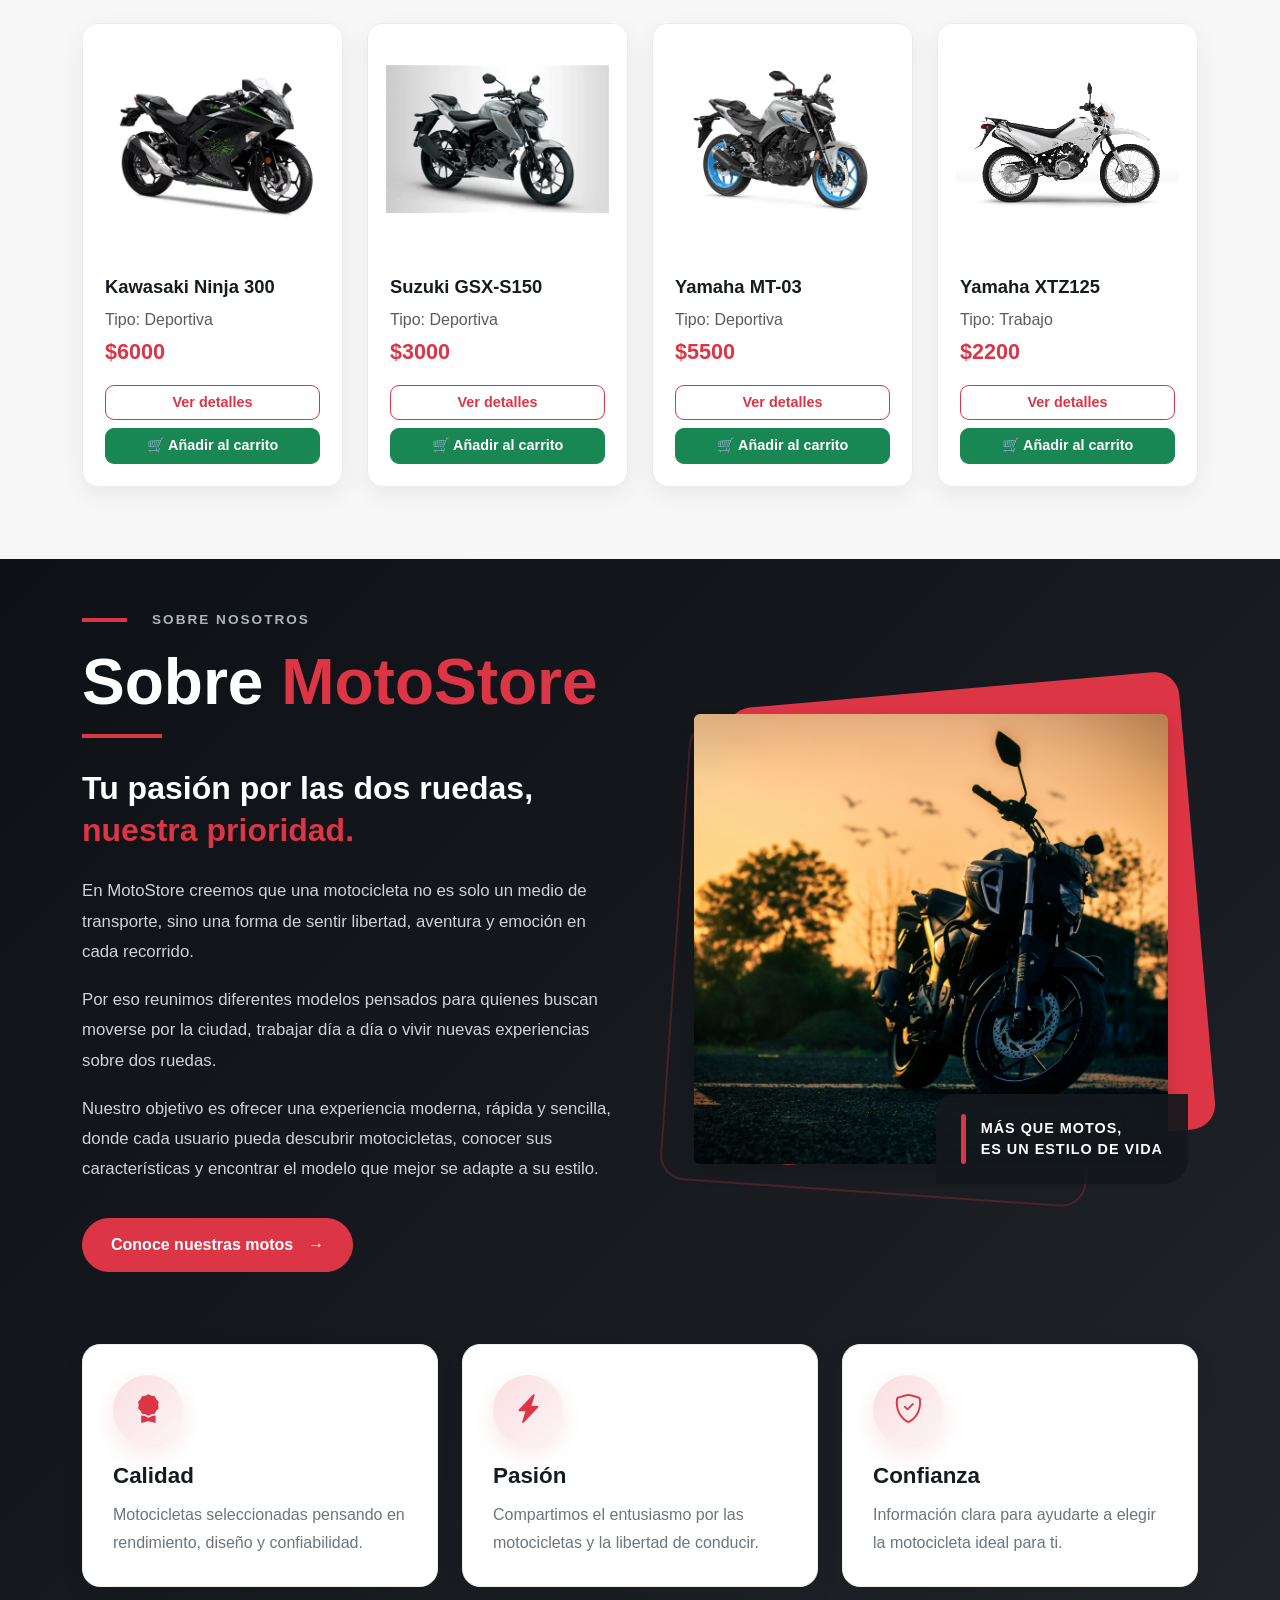
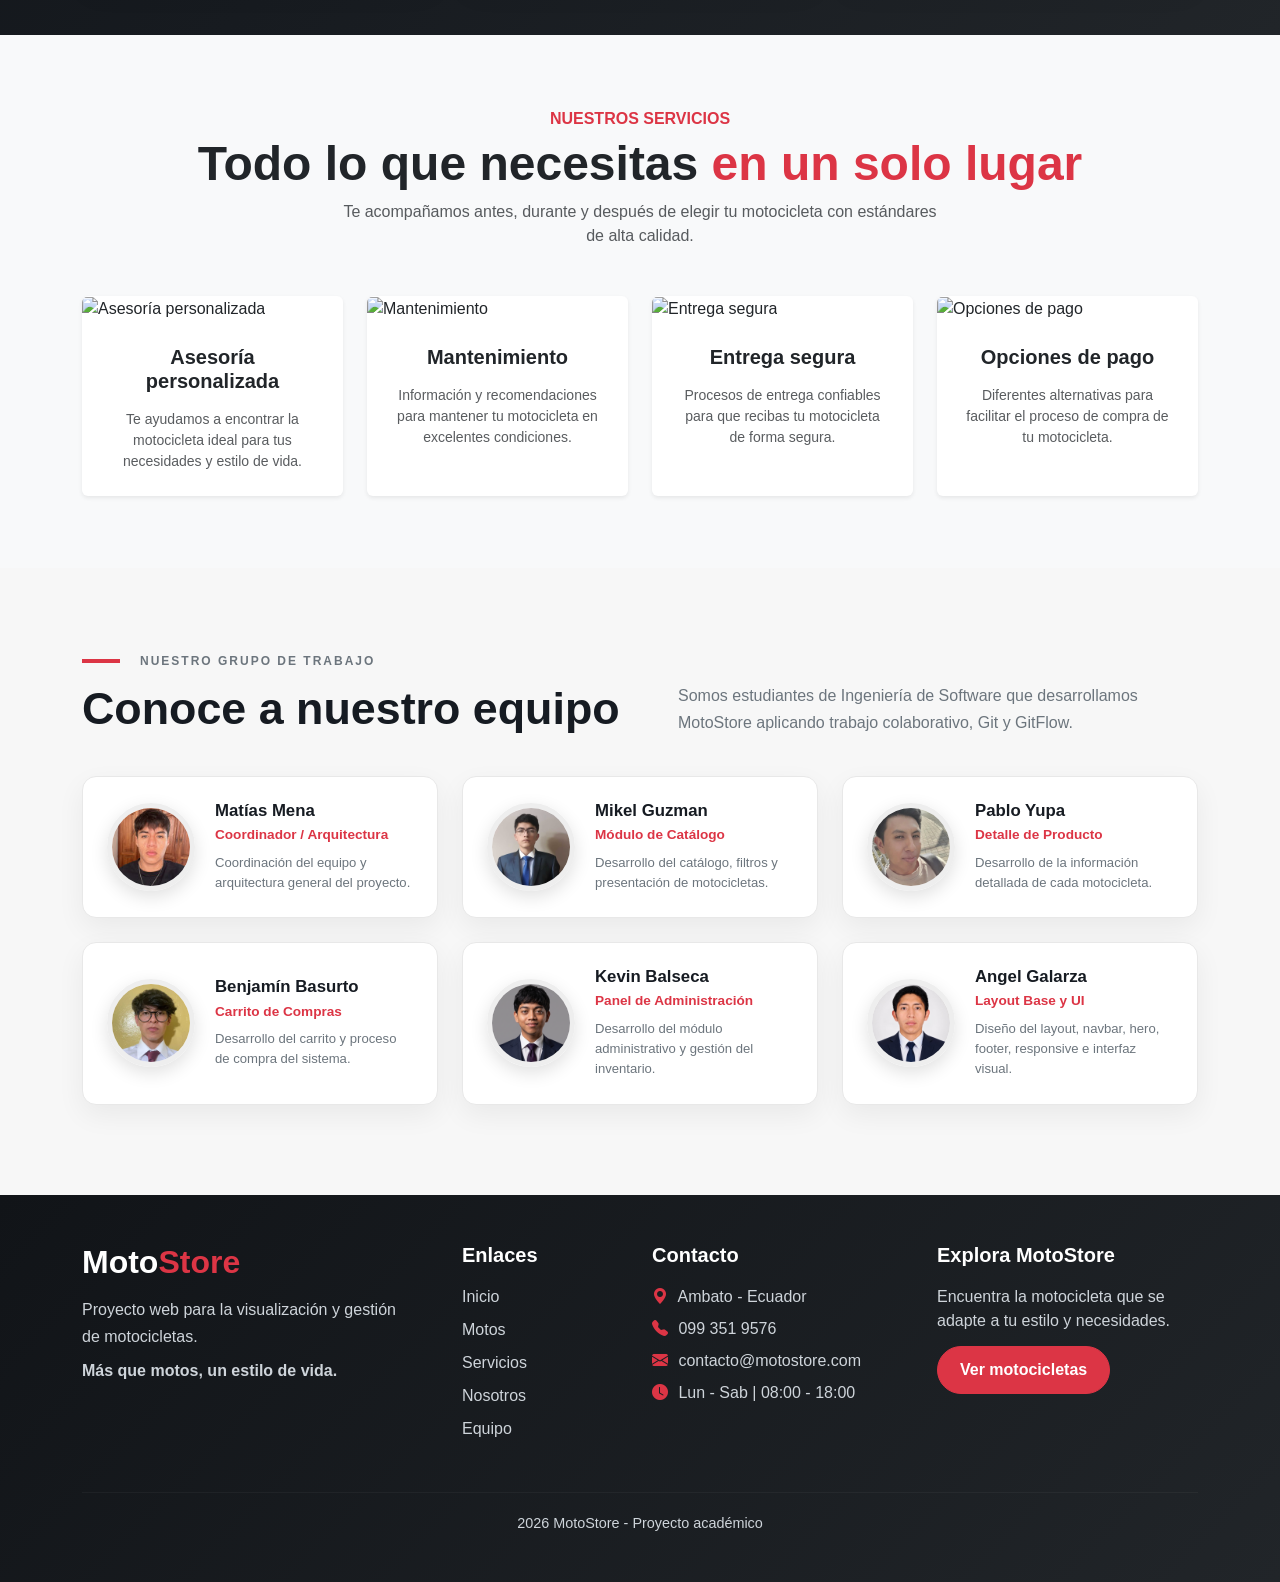
==== commit 59e9f004: "feat: actualizar estructura html de la seccion de servicios con tarjetas" ====
--- a/index.html
+++ b/index.html
@@ -285,73 +285,71 @@
         </section>
 
         <!-- SERVICIOS -->
-        <section id="servicios" class="servicios">
-            <div class="container">
-
-                <div class="seccion-encabezado">
-                    <span class="seccion-etiqueta">NUESTROS SERVICIOS</span>
-
-                    <h2 class="servicios-titulo">
-                        Todo lo que necesitas
-                        <span>en un solo lugar</span>
-                    </h2>
-
-                    <p>
-                        Te acompañamos antes, durante y después de elegir
-                        tu motocicleta.
-                    </p>
-                </div>
-
-                <div class="row g-4">
-
-                    <div class="col-md-6 col-lg-3">
-                        <div class="servicio-card">
-                            <div class="servicio-icono"><i class="bi bi-person-check-fill"></i></div>
-                            <h3>Asesoría personalizada</h3>
-                            <p>
-                                Te ayudamos a encontrar la motocicleta ideal
-                                para tus necesidades y estilo de vida.
-                            </p>
-                        </div>
-                    </div>
-
-                    <div class="col-md-6 col-lg-3">
-                        <div class="servicio-card">
-                            <div class="servicio-icono"><i class="bi bi-tools"></i></div>
-                            <h3>Mantenimiento</h3>
-                            <p>
-                                Información y recomendaciones para mantener
-                                tu motocicleta en excelentes condiciones.
-                            </p>
-                        </div>
-                    </div>
-
-                    <div class="col-md-6 col-lg-3">
-                        <div class="servicio-card">
-                            <div class="servicio-icono"><i class="bi bi-truck"></i></div>
-                            <h3>Entrega segura</h3>
-                            <p>
-                                Procesos de entrega confiables para que recibas
-                                tu motocicleta de forma segura.
-                            </p>
-                        </div>
-                    </div>
-
-                    <div class="col-md-6 col-lg-3">
-                        <div class="servicio-card">
-                            <div class="servicio-icono"><i class="bi bi-credit-card-2-front-fill"></i></div>
-                            <h3>Opciones de pago</h3>
-                            <p>
-                                Diferentes alternativas para facilitar
-                                el proceso de compra de tu motocicleta.
-                            </p>
-                        </div>
-                    </div>
-
-                </div>
-
-            </div>
-        </section>
+<section id="servicios" class="py-5 bg-light">
+        <div class="container py-4">
+            <!-- Encabezado de la sección -->
+            <div class="text-center mb-5">
+                <span class="text-danger fw-bold text-uppercase tracking-wider small-title">Nuestros Servicios</span>
+                <h2 class="display-5 fw-bold mt-1">Todo lo que necesitas <span class="text-danger">en un solo lugar</span></h2>
+                <p class="text-muted mx-auto" style="max-width: 600px;">Te acompañamos antes, durante y después de elegir tu motocicleta con estándares de alta calidad.</p>
+            </div>
+
+            <!-- Tarjetas de Servicios -->
+            <div class="row g-4">
+                <!-- Servicio 1 -->
+                <div class="col-md-6 col-lg-3">
+                    <div class="card service-card h-100 border-0 shadow-sm overflow-hidden">
+                        <div class="service-img-wrapper">
+                            <img src="img/servicio-asesoria.jpg" alt="Asesoría personalizada" class="card-img-top service-img">
+                        </div>
+                        <div class="card-body p-4 text-center">
+                            <h4 class="h5 fw-bold mb-3">Asesoría personalizada</h4>
+                            <p class="text-muted small mb-0">Te ayudamos a encontrar la motocicleta ideal para tus necesidades y estilo de vida.</p>
+                        </div>
+                    </div>
+                </div>
+
+                <!-- Servicio 2 -->
+                <div class="col-md-6 col-lg-3">
+                    <div class="card service-card h-100 border-0 shadow-sm overflow-hidden">
+                        <div class="service-img-wrapper">
+                            <img src="img/servicio-mantenimiento.jpg" alt="Mantenimiento" class="card-img-top service-img">
+                        </div>
+                        <div class="card-body p-4 text-center">
+                            <h4 class="h5 fw-bold mb-3">Mantenimiento</h4>
+                            <p class="text-muted small mb-0">Información y recomendaciones para mantener tu motocicleta en excelentes condiciones.</p>
+                        </div>
+                    </div>
+                </div>
+
+                <!-- Servicio 3 -->
+                <div class="col-md-6 col-lg-3">
+                    <div class="card service-card h-100 border-0 shadow-sm overflow-hidden">
+                        <div class="service-img-wrapper">
+                            <img src="img/servicio-entrega.jpg" alt="Entrega segura" class="card-img-top service-img">
+                        </div>
+                        <div class="card-body p-4 text-center">
+                            <h4 class="h5 fw-bold mb-3">Entrega segura</h4>
+                            <p class="text-muted small mb-0">Procesos de entrega confiables para que recibas tu motocicleta de forma segura.</p>
+                        </div>
+                    </div>
+                </div>
+
+                <!-- Servicio 4 -->
+                <div class="col-md-6 col-lg-3">
+                    <div class="card service-card h-100 border-0 shadow-sm overflow-hidden">
+                        <div class="service-img-wrapper">
+                            <img src="img/servicio-pago.jpg" alt="Opciones de pago" class="card-img-top service-img">
+                        </div>
+                        <div class="card-body p-4 text-center">
+                            <h4 class="h5 fw-bold mb-3">Opciones de pago</h4>
+                            <p class="text-muted small mb-0">Diferentes alternativas para facilitar el proceso de compra de tu motocicleta.</p>
+                        </div>
+                    </div>
+                </div>
+            </div>
+        </div>
+    </section>
 
         <!-- EQUIPO -->
         <section id="equipo" class="equipo-trabajo">
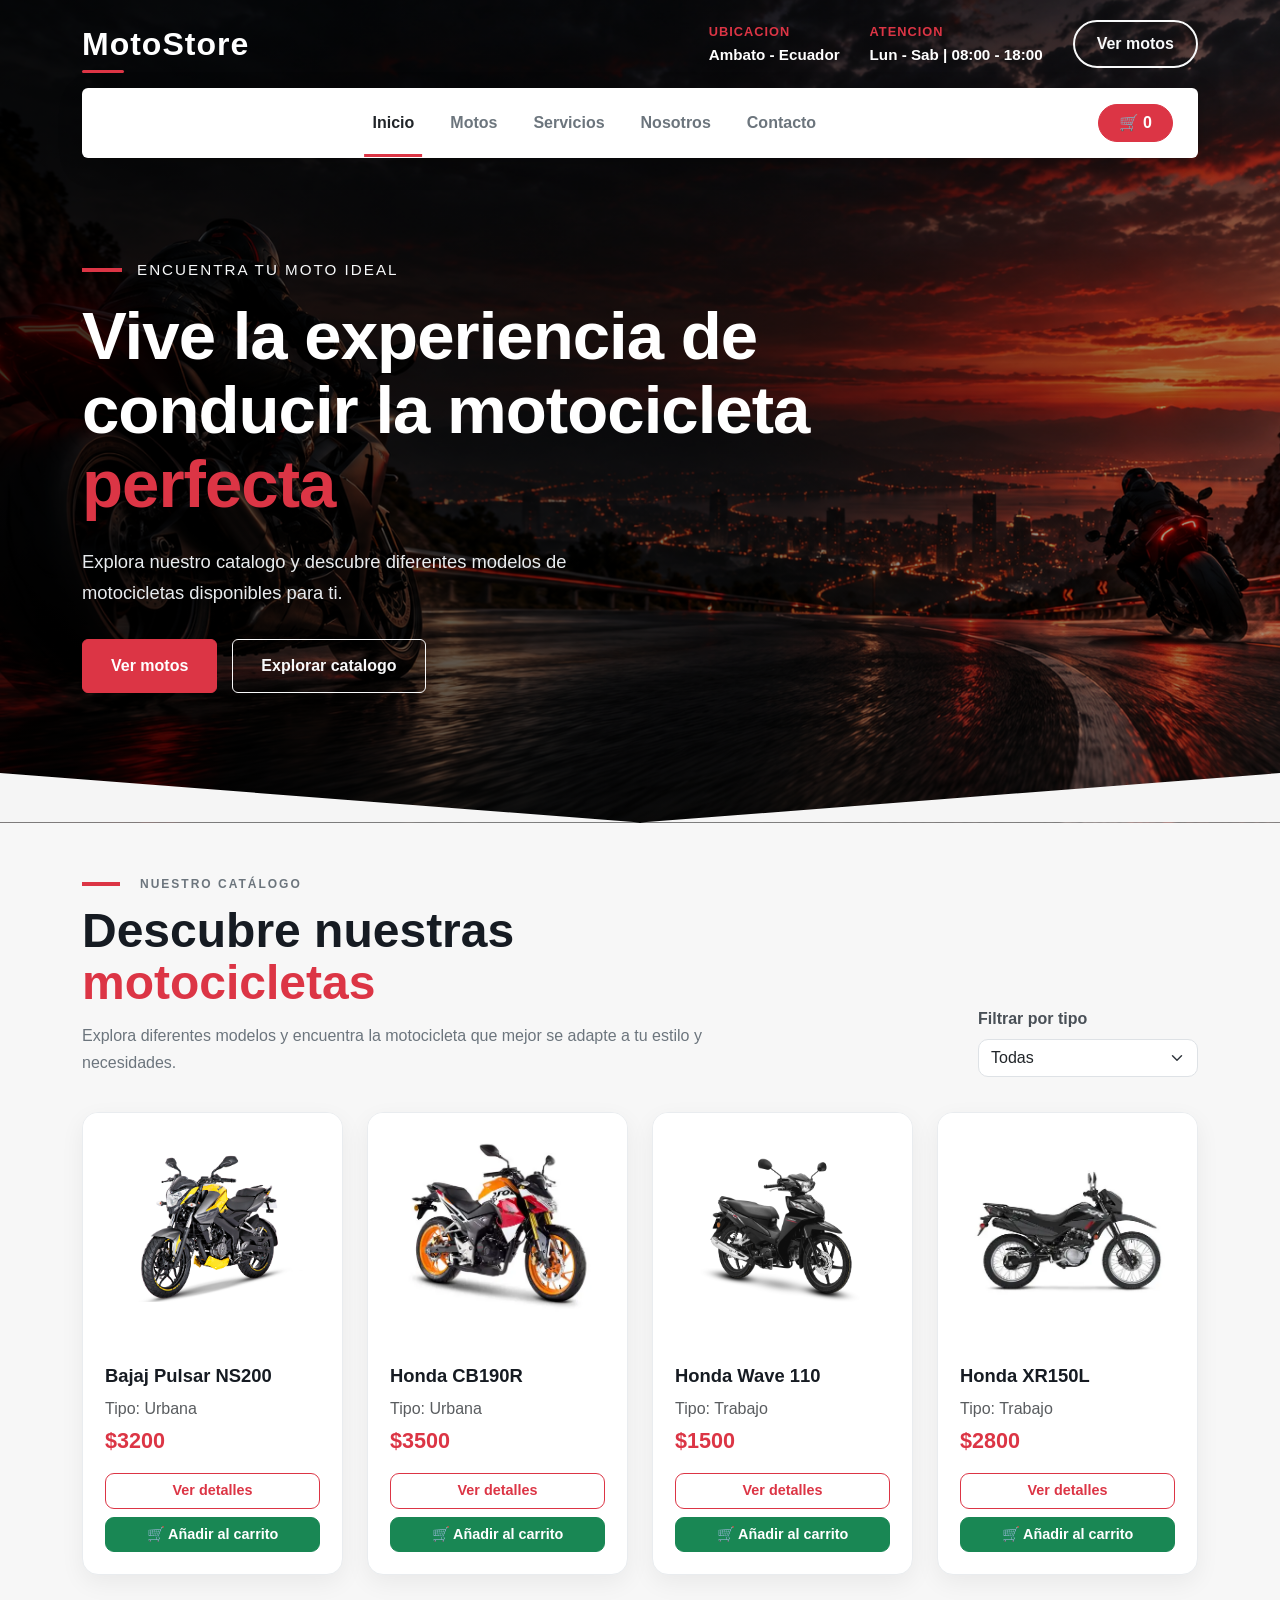
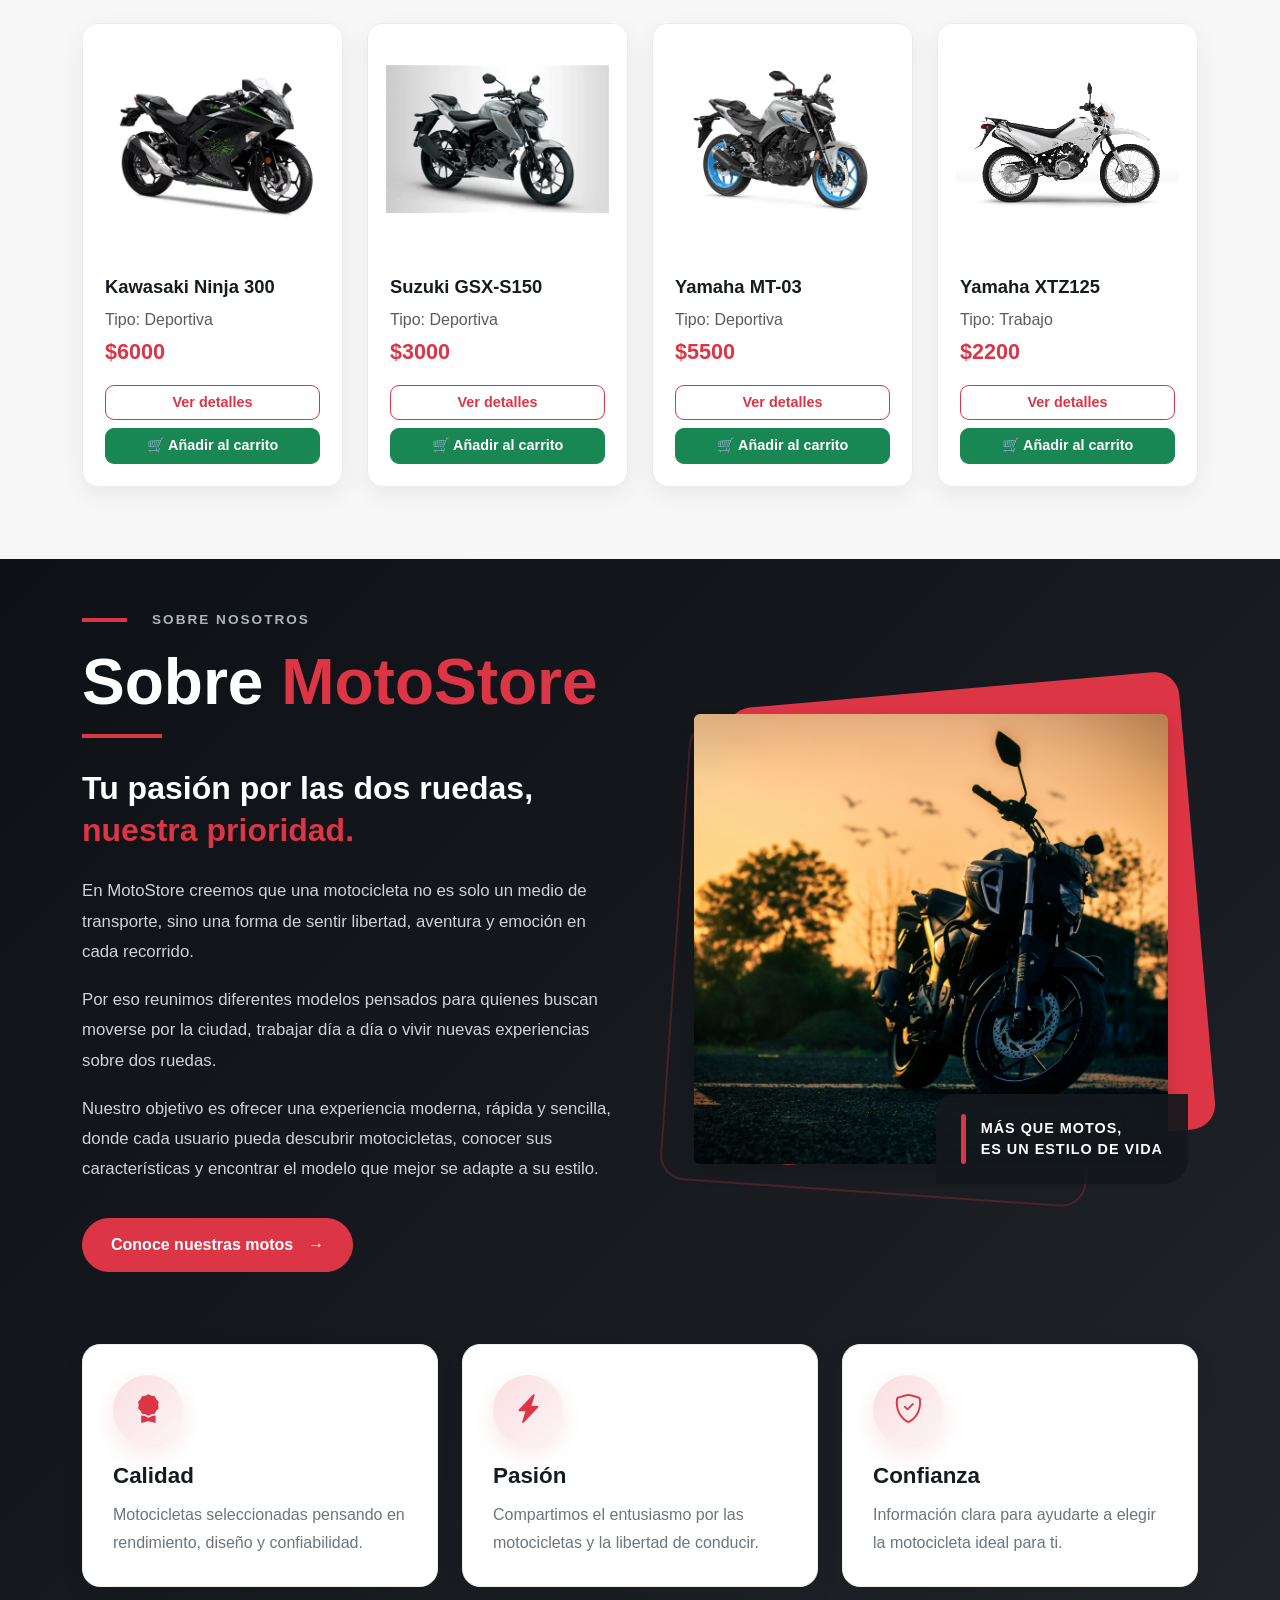
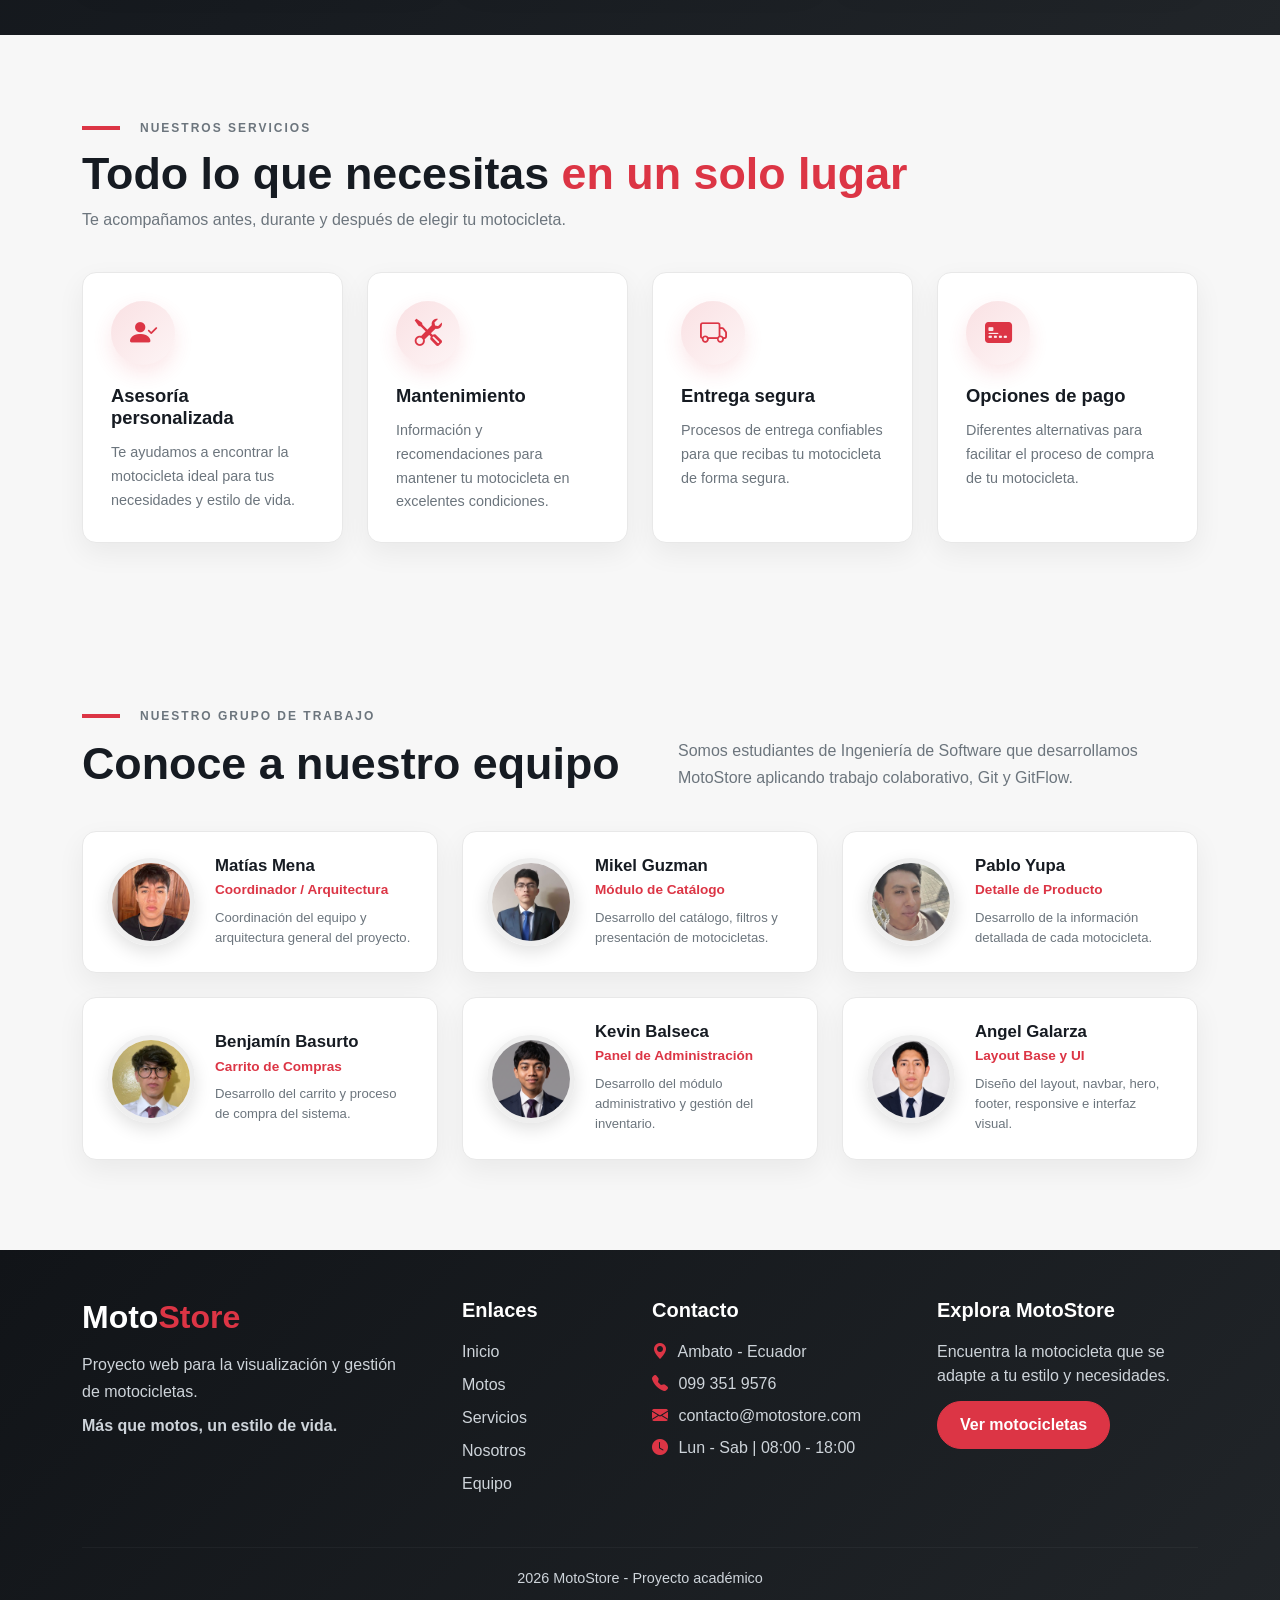
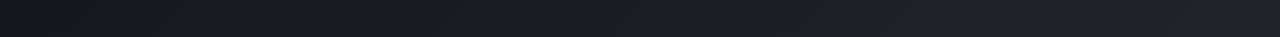
==== commit 57740cb4: "Merge pull request #19 from matixavier1234-oss/release/1.0.0 Release v1.0.0: Primera versión estable" ====
--- a/index.html
+++ b/index.html
@@ -285,71 +285,73 @@
         </section>
 
         <!-- SERVICIOS -->
-<section id="servicios" class="py-5 bg-light">
-        <div class="container py-4">
-            <!-- Encabezado de la sección -->
-            <div class="text-center mb-5">
-                <span class="text-danger fw-bold text-uppercase tracking-wider small-title">Nuestros Servicios</span>
-                <h2 class="display-5 fw-bold mt-1">Todo lo que necesitas <span class="text-danger">en un solo lugar</span></h2>
-                <p class="text-muted mx-auto" style="max-width: 600px;">Te acompañamos antes, durante y después de elegir tu motocicleta con estándares de alta calidad.</p>
-            </div>
-
-            <!-- Tarjetas de Servicios -->
-            <div class="row g-4">
-                <!-- Servicio 1 -->
-                <div class="col-md-6 col-lg-3">
-                    <div class="card service-card h-100 border-0 shadow-sm overflow-hidden">
-                        <div class="service-img-wrapper">
-                            <img src="img/servicio-asesoria.jpg" alt="Asesoría personalizada" class="card-img-top service-img">
-                        </div>
-                        <div class="card-body p-4 text-center">
-                            <h4 class="h5 fw-bold mb-3">Asesoría personalizada</h4>
-                            <p class="text-muted small mb-0">Te ayudamos a encontrar la motocicleta ideal para tus necesidades y estilo de vida.</p>
-                        </div>
-                    </div>
-                </div>
-
-                <!-- Servicio 2 -->
-                <div class="col-md-6 col-lg-3">
-                    <div class="card service-card h-100 border-0 shadow-sm overflow-hidden">
-                        <div class="service-img-wrapper">
-                            <img src="img/servicio-mantenimiento.jpg" alt="Mantenimiento" class="card-img-top service-img">
-                        </div>
-                        <div class="card-body p-4 text-center">
-                            <h4 class="h5 fw-bold mb-3">Mantenimiento</h4>
-                            <p class="text-muted small mb-0">Información y recomendaciones para mantener tu motocicleta en excelentes condiciones.</p>
-                        </div>
-                    </div>
-                </div>
-
-                <!-- Servicio 3 -->
-                <div class="col-md-6 col-lg-3">
-                    <div class="card service-card h-100 border-0 shadow-sm overflow-hidden">
-                        <div class="service-img-wrapper">
-                            <img src="img/servicio-entrega.jpg" alt="Entrega segura" class="card-img-top service-img">
-                        </div>
-                        <div class="card-body p-4 text-center">
-                            <h4 class="h5 fw-bold mb-3">Entrega segura</h4>
-                            <p class="text-muted small mb-0">Procesos de entrega confiables para que recibas tu motocicleta de forma segura.</p>
-                        </div>
-                    </div>
-                </div>
-
-                <!-- Servicio 4 -->
-                <div class="col-md-6 col-lg-3">
-                    <div class="card service-card h-100 border-0 shadow-sm overflow-hidden">
-                        <div class="service-img-wrapper">
-                            <img src="img/servicio-pago.jpg" alt="Opciones de pago" class="card-img-top service-img">
-                        </div>
-                        <div class="card-body p-4 text-center">
-                            <h4 class="h5 fw-bold mb-3">Opciones de pago</h4>
-                            <p class="text-muted small mb-0">Diferentes alternativas para facilitar el proceso de compra de tu motocicleta.</p>
-                        </div>
-                    </div>
-                </div>
-            </div>
-        </div>
-    </section>
+        <section id="servicios" class="servicios">
+            <div class="container">
+
+                <div class="seccion-encabezado">
+                    <span class="seccion-etiqueta">NUESTROS SERVICIOS</span>
+
+                    <h2 class="servicios-titulo">
+                        Todo lo que necesitas
+                        <span>en un solo lugar</span>
+                    </h2>
+
+                    <p>
+                        Te acompañamos antes, durante y después de elegir
+                        tu motocicleta.
+                    </p>
+                </div>
+
+                <div class="row g-4">
+
+                    <div class="col-md-6 col-lg-3">
+                        <div class="servicio-card">
+                            <div class="servicio-icono"><i class="bi bi-person-check-fill"></i></div>
+                            <h3>Asesoría personalizada</h3>
+                            <p>
+                                Te ayudamos a encontrar la motocicleta ideal
+                                para tus necesidades y estilo de vida.
+                            </p>
+                        </div>
+                    </div>
+
+                    <div class="col-md-6 col-lg-3">
+                        <div class="servicio-card">
+                            <div class="servicio-icono"><i class="bi bi-tools"></i></div>
+                            <h3>Mantenimiento</h3>
+                            <p>
+                                Información y recomendaciones para mantener
+                                tu motocicleta en excelentes condiciones.
+                            </p>
+                        </div>
+                    </div>
+
+                    <div class="col-md-6 col-lg-3">
+                        <div class="servicio-card">
+                            <div class="servicio-icono"><i class="bi bi-truck"></i></div>
+                            <h3>Entrega segura</h3>
+                            <p>
+                                Procesos de entrega confiables para que recibas
+                                tu motocicleta de forma segura.
+                            </p>
+                        </div>
+                    </div>
+
+                    <div class="col-md-6 col-lg-3">
+                        <div class="servicio-card">
+                            <div class="servicio-icono"><i class="bi bi-credit-card-2-front-fill"></i></div>
+                            <h3>Opciones de pago</h3>
+                            <p>
+                                Diferentes alternativas para facilitar
+                                el proceso de compra de tu motocicleta.
+                            </p>
+                        </div>
+                    </div>
+
+                </div>
+
+            </div>
+        </section>
 
         <!-- EQUIPO -->
         <section id="equipo" class="equipo-trabajo">
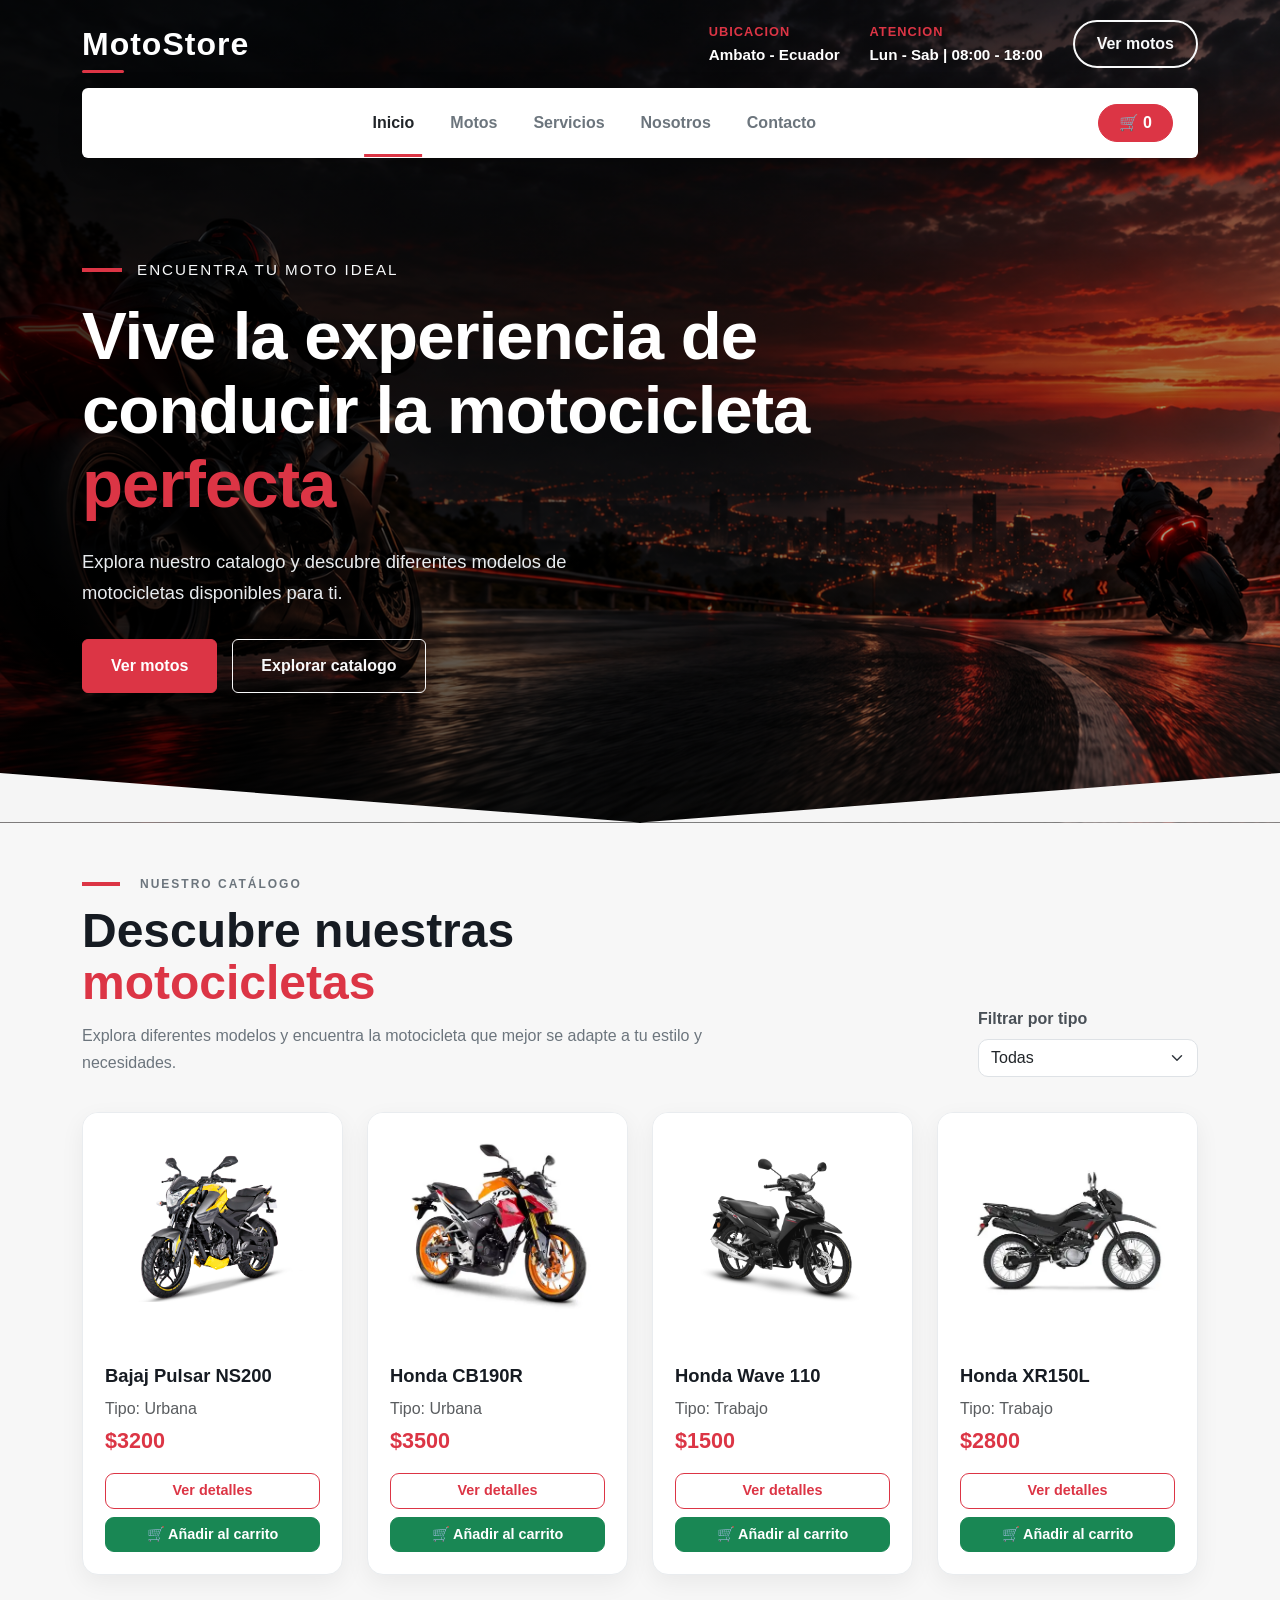
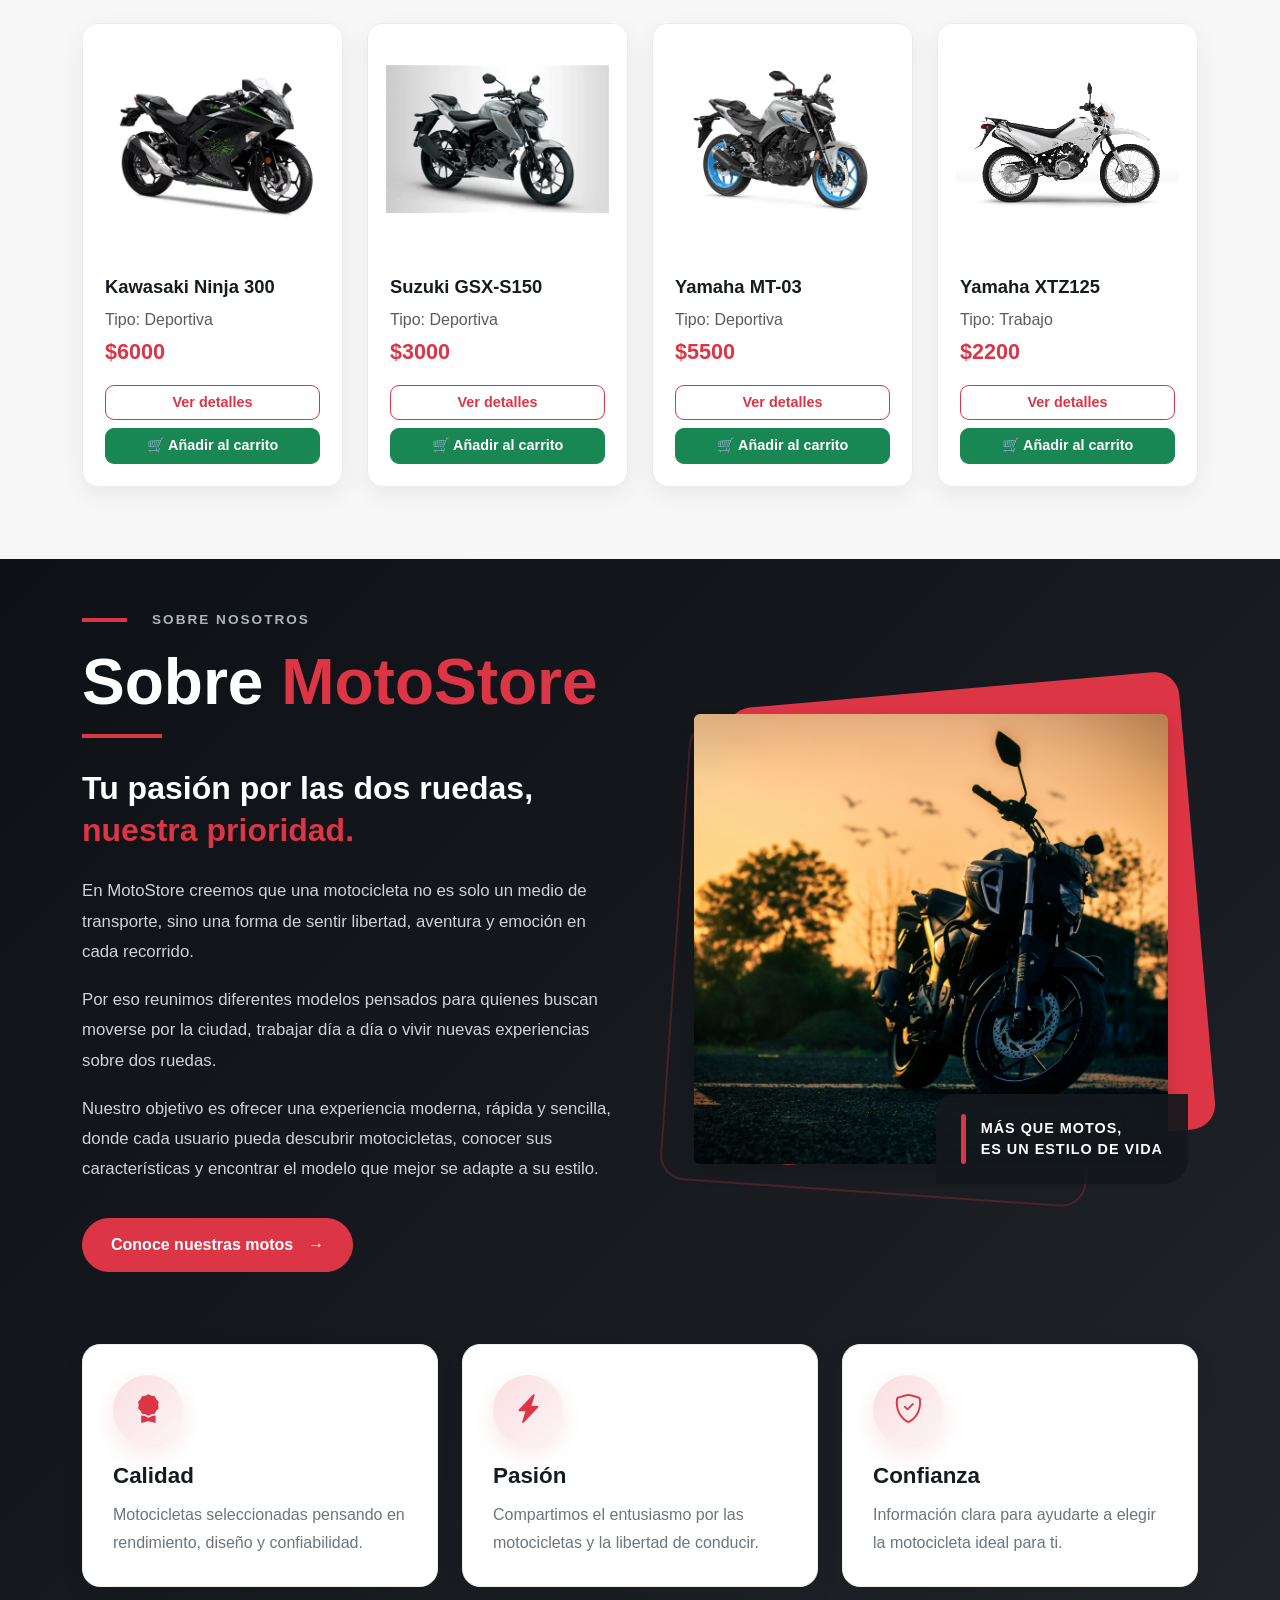
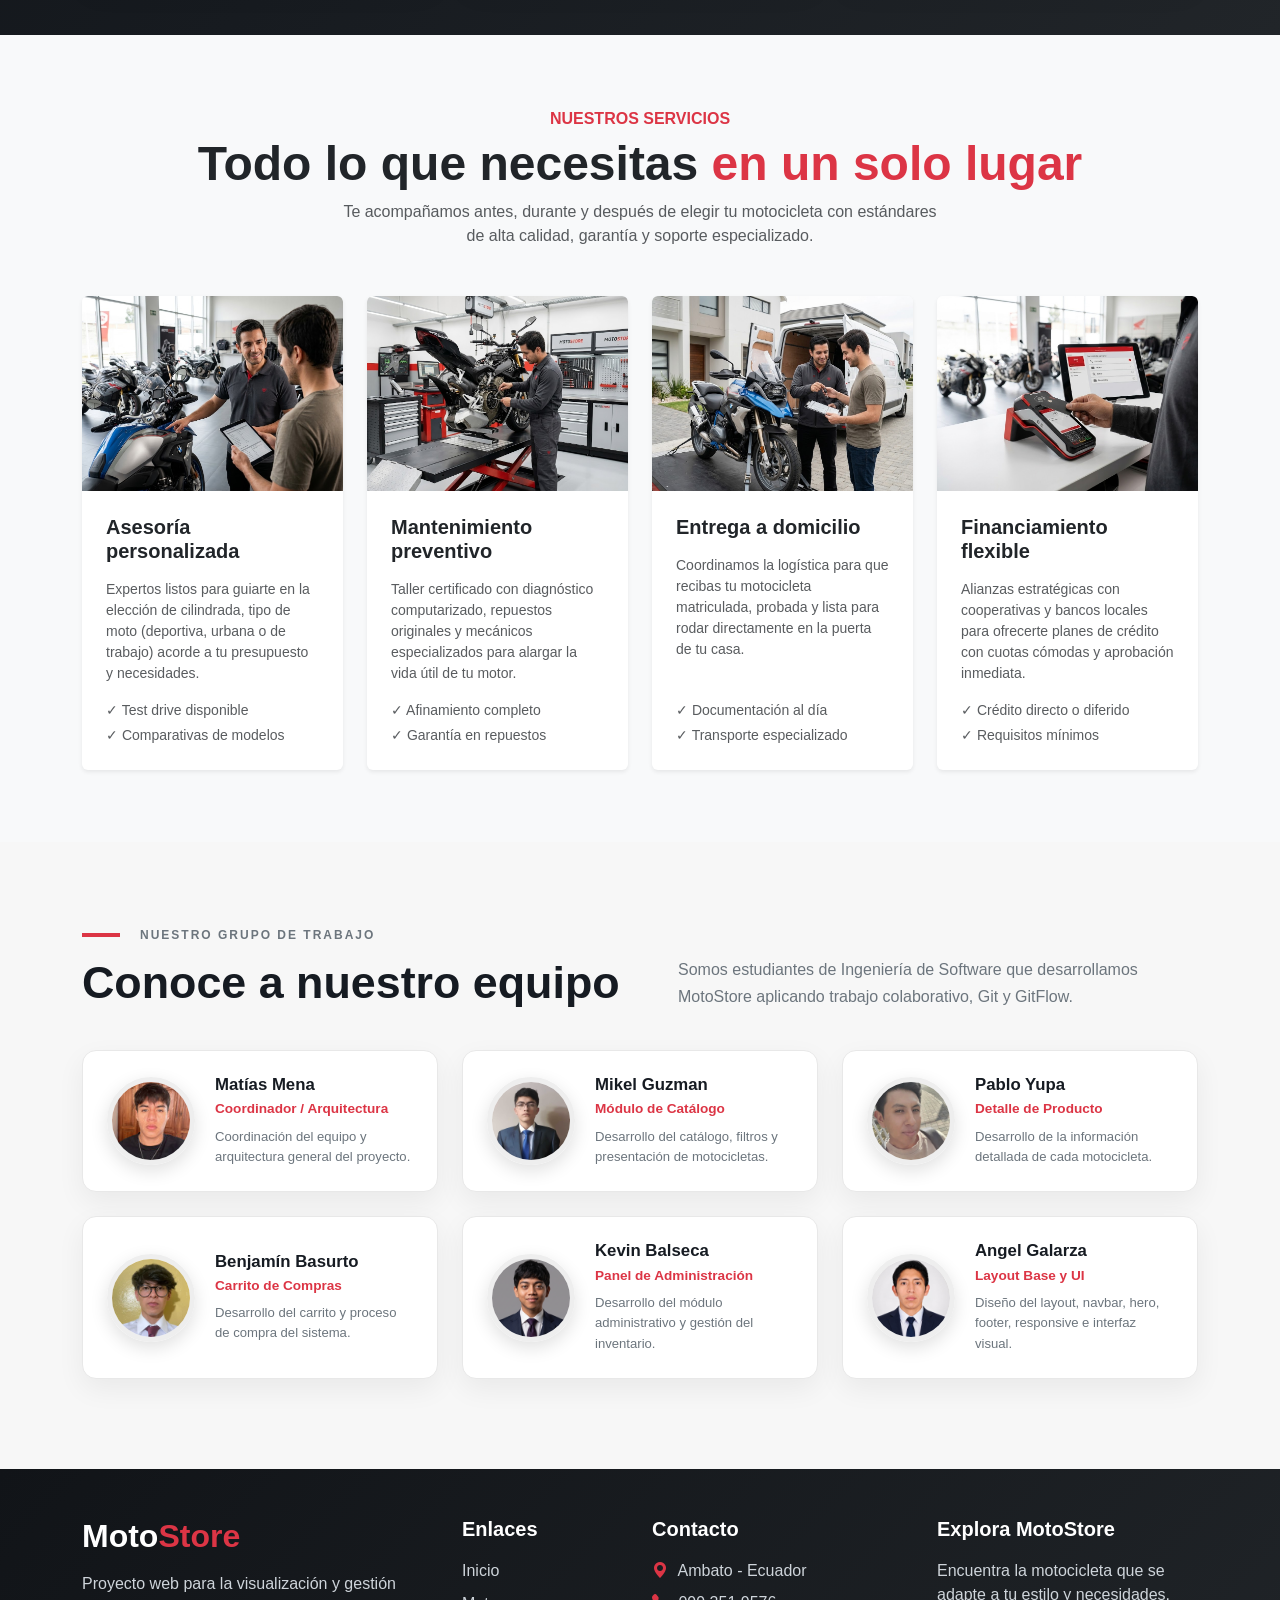
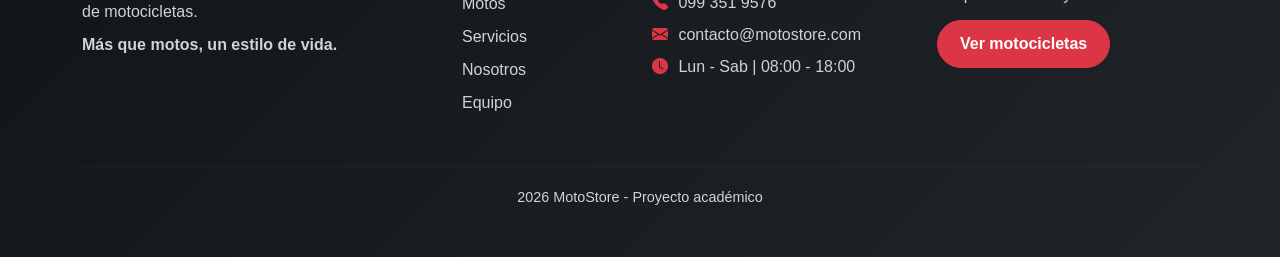
==== commit 437f39a5: "feat: integrar imagenes y ampliar descripcion de los servicios" ====
--- a/index.html
+++ b/index.html
@@ -285,73 +285,87 @@
         </section>
 
         <!-- SERVICIOS -->
-        <section id="servicios" class="servicios">
-            <div class="container">
-
-                <div class="seccion-encabezado">
-                    <span class="seccion-etiqueta">NUESTROS SERVICIOS</span>
-
-                    <h2 class="servicios-titulo">
-                        Todo lo que necesitas
-                        <span>en un solo lugar</span>
-                    </h2>
-
-                    <p>
-                        Te acompañamos antes, durante y después de elegir
-                        tu motocicleta.
-                    </p>
-                </div>
-
-                <div class="row g-4">
-
-                    <div class="col-md-6 col-lg-3">
-                        <div class="servicio-card">
-                            <div class="servicio-icono"><i class="bi bi-person-check-fill"></i></div>
-                            <h3>Asesoría personalizada</h3>
-                            <p>
-                                Te ayudamos a encontrar la motocicleta ideal
-                                para tus necesidades y estilo de vida.
-                            </p>
-                        </div>
-                    </div>
-
-                    <div class="col-md-6 col-lg-3">
-                        <div class="servicio-card">
-                            <div class="servicio-icono"><i class="bi bi-tools"></i></div>
-                            <h3>Mantenimiento</h3>
-                            <p>
-                                Información y recomendaciones para mantener
-                                tu motocicleta en excelentes condiciones.
-                            </p>
-                        </div>
-                    </div>
-
-                    <div class="col-md-6 col-lg-3">
-                        <div class="servicio-card">
-                            <div class="servicio-icono"><i class="bi bi-truck"></i></div>
-                            <h3>Entrega segura</h3>
-                            <p>
-                                Procesos de entrega confiables para que recibas
-                                tu motocicleta de forma segura.
-                            </p>
-                        </div>
-                    </div>
-
-                    <div class="col-md-6 col-lg-3">
-                        <div class="servicio-card">
-                            <div class="servicio-icono"><i class="bi bi-credit-card-2-front-fill"></i></div>
-                            <h3>Opciones de pago</h3>
-                            <p>
-                                Diferentes alternativas para facilitar
-                                el proceso de compra de tu motocicleta.
-                            </p>
-                        </div>
-                    </div>
-
-                </div>
-
-            </div>
-        </section>
+<section id="servicios" class="py-5 bg-light">
+        <div class="container py-4">
+            <!-- Encabezado de la sección -->
+            <div class="text-center mb-5">
+                <span class="text-danger fw-bold text-uppercase tracking-wider small-title">Nuestros Servicios</span>
+                <h2 class="display-5 fw-bold mt-1">Todo lo que necesitas <span class="text-danger">en un solo lugar</span></h2>
+                <p class="text-muted mx-auto" style="max-width: 600px;">Te acompañamos antes, durante y después de elegir tu motocicleta con estándares de alta calidad, garantía y soporte especializado.</p>
+            </div>
+
+            <!-- Tarjetas de Servicios con contenido detallado -->
+            <div class="row g-4">
+                <!-- Servicio 1 -->
+                <div class="col-md-6 col-lg-3">
+                    <div class="card service-card h-100 border-0 shadow-sm overflow-hidden">
+                        <div class="service-img-wrapper">
+                            <img src="img/servicio-asesoria.jpg" alt="Asesoría personalizada" class="card-img-top service-img">
+                        </div>
+                        <div class="card-body p-4 text-d-flex flex-column">
+                            <h4 class="h5 fw-bold mb-3">Asesoría personalizada</h4>
+                            <p class="text-muted small mb-3">Expertos listos para guiarte en la elección de cilindrada, tipo de moto (deportiva, urbana o de trabajo) acorde a tu presupuesto y necesidades.</p>
+                            <ul class="list-unstyled text-muted small mt-auto mb-0">
+                                <li class="mb-1">✓ Test drive disponible</li>
+                                <li>✓ Comparativas de modelos</li>
+                            </ul>
+                        </div>
+                    </div>
+                </div>
+
+                <!-- Servicio 2 -->
+                <div class="col-md-6 col-lg-3">
+                    <div class="card service-card h-100 border-0 shadow-sm overflow-hidden">
+                        <div class="service-img-wrapper">
+                            <img src="img/servicio-mantenimiento.jpg" alt="Mantenimiento" class="card-img-top service-img">
+                        </div>
+                        <div class="card-body p-4 d-flex flex-column">
+                            <h4 class="h5 fw-bold mb-3">Mantenimiento preventivo</h4>
+                            <p class="text-muted small mb-3">Taller certificado con diagnóstico computarizado, repuestos originales y mecánicos especializados para alargar la vida útil de tu motor.</p>
+                            <ul class="list-unstyled text-muted small mt-auto mb-0">
+                                <li class="mb-1">✓ Afinamiento completo</li>
+                                <li>✓ Garantía en repuestos</li>
+                            </ul>
+                        </div>
+                    </div>
+                </div>
+
+                <!-- Servicio 3 -->
+                <div class="col-md-6 col-lg-3">
+                    <div class="card service-card h-100 border-0 shadow-sm overflow-hidden">
+                        <div class="service-img-wrapper">
+                            <img src="img/servicio-entrega.jpg" alt="Entrega segura" class="card-img-top service-img">
+                        </div>
+                        <div class="card-body p-4 d-flex flex-column">
+                            <h4 class="h5 fw-bold mb-3">Entrega a domicilio</h4>
+                            <p class="text-muted small mb-3">Coordinamos la logística para que recibas tu motocicleta matriculada, probada y lista para rodar directamente en la puerta de tu casa.</p>
+                            <ul class="list-unstyled text-muted small mt-auto mb-0">
+                                <li class="mb-1">✓ Documentación al día</li>
+                                <li>✓ Transporte especializado</li>
+                            </ul>
+                        </div>
+                    </div>
+                </div>
+
+                <!-- Servicio 4 -->
+                <div class="col-md-6 col-lg-3">
+                    <div class="card service-card h-100 border-0 shadow-sm overflow-hidden">
+                        <div class="service-img-wrapper">
+                            <img src="img/servicio-pago.jpg" alt="Opciones de pago" class="card-img-top service-img">
+                        </div>
+                        <div class="card-body p-4 d-flex flex-column">
+                            <h4 class="h5 fw-bold mb-3">Financiamiento flexible</h4>
+                            <p class="text-muted small mb-3">Alianzas estratégicas con cooperativas y bancos locales para ofrecerte planes de crédito con cuotas cómodas y aprobación inmediata.</p>
+                            <ul class="list-unstyled text-muted small mt-auto mb-0">
+                                <li class="mb-1">✓ Crédito directo o diferido</li>
+                                <li>✓ Requisitos mínimos</li>
+                            </ul>
+                        </div>
+                    </div>
+                </div>
+            </div>
+        </div>
+    </section>
 
         <!-- EQUIPO -->
         <section id="equipo" class="equipo-trabajo">
